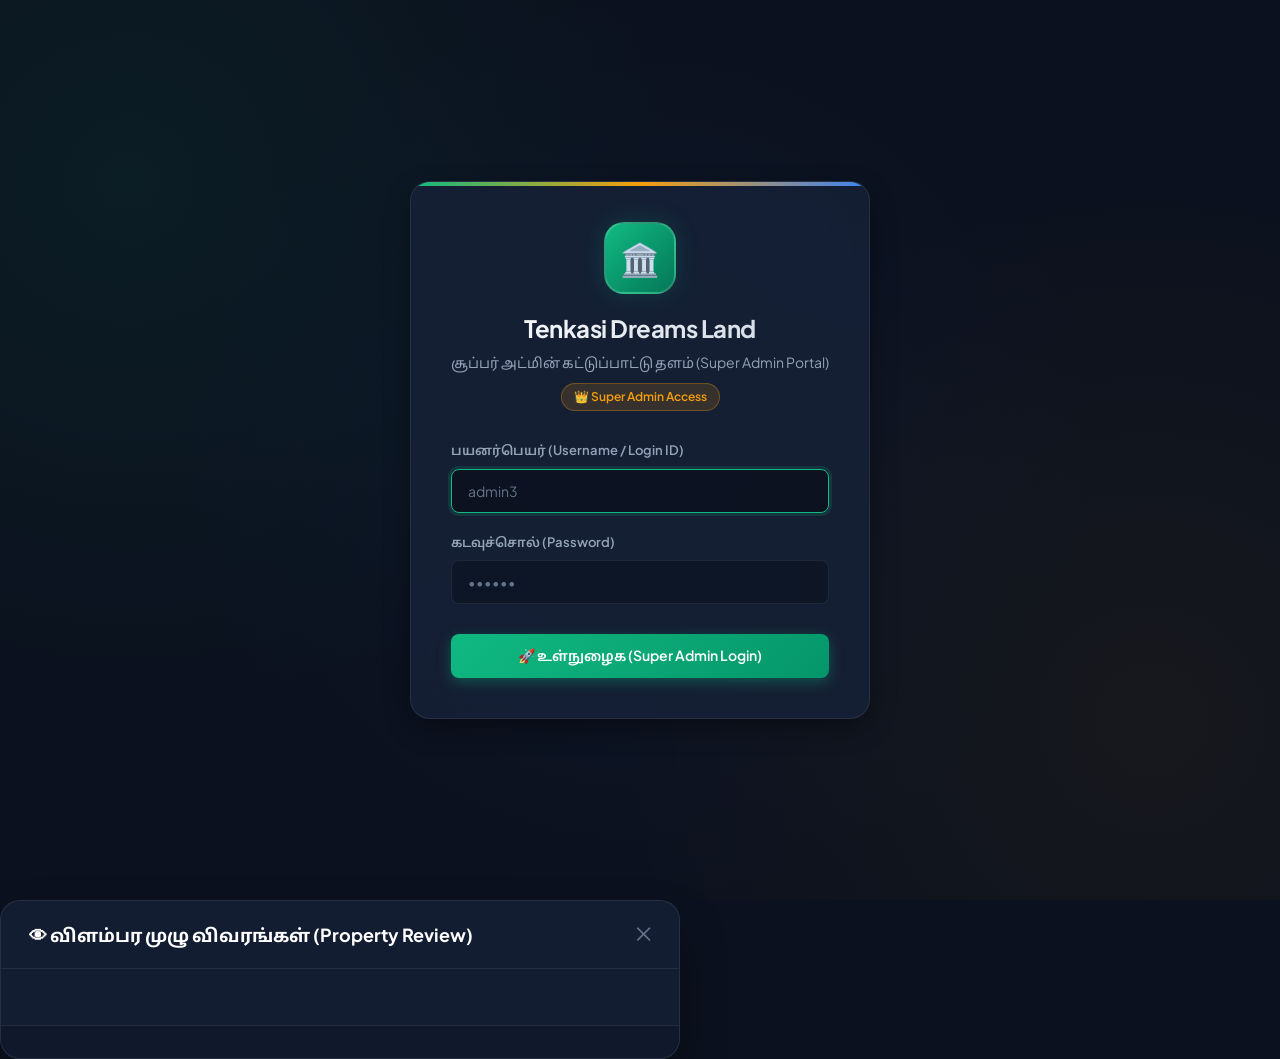
==== admin/index.html @ 8caa9917 "done" ====
<!DOCTYPE html>
<html lang="ta">
<head>
  <meta charset="UTF-8">
  <meta name="viewport" content="width=device-width, initial-scale=1.0">
  <title id="pageTitleDisplay">Tenkasi Dreams Land - Super Admin Portal | சூப்பர் அட்மின்</title>
  
  <!-- Fonts -->
  <link rel="preconnect" href="https://fonts.googleapis.com">
  <link rel="preconnect" href="https://fonts.gstatic.com" crossorigin>
  <link href="https://fonts.googleapis.com/css2?family=Noto+Sans+Tamil:wght@400;500;600;700;800&family=Plus+Jakarta+Sans:wght@400;500;600;700;800&display=swap" rel="stylesheet">
  
  <!-- Styles -->
  <link rel="stylesheet" href="css/admin.css">
</head>
<body>

  <!-- Toast Container -->
  <div id="toastContainer" class="toast-container"></div>

  <!-- ==================== 1. LOGIN SCREEN ==================== -->
  <div id="loginView" class="login-container">
    <div class="login-card">
      <div class="login-header">
        <div class="login-logo" id="loginLogoContainer">🏛️</div>
        <h1 class="login-title" id="loginTitleDisplay">Tenkasi Dreams Land</h1>
        <p class="login-subtitle" id="loginSubtitleDisplay">சூப்பர் அட்மின் கட்டுப்பாட்டு தளம் (Super Admin Portal)</p>
        <span class="badge-super-admin">👑 Super Admin Access</span>
      </div>

      <form id="loginForm">
        <div class="form-group">
          <label class="form-label" for="loginUsername">பயனர்பெயர் (Username / Login ID)</label>
          <input type="text" id="loginUsername" class="form-control" placeholder="admin3" required autofocus>
        </div>

        <div class="form-group">
          <label class="form-label" for="loginPassword">கடவுச்சொல் (Password)</label>
          <input type="password" id="loginPassword" class="form-control" placeholder="••••••" required>
        </div>

        <button type="submit" class="btn btn-primary btn-block" style="margin-top: 10px;">
          🚀 உள்நுழைக (Super Admin Login)
        </button>
      </form>
    </div>
  </div>

  <!-- ==================== 2. MAIN DASHBOARD VIEW ==================== -->
  <div id="dashboardView" class="app-container" style="display: none;">
    
    <!-- Sidebar -->
    <aside class="sidebar">
      <div class="brand-section">
        <div class="brand-icon" id="sidebarLogoContainer">🏛️</div>
        <div>
          <div class="brand-name" id="sidebarBrandName">Tenkasi Dreams</div>
          <div class="brand-tag" id="sidebarBrandTag">SUPER ADMIN PORTAL</div>
        </div>
      </div>

      <ul class="nav-menu">
        <li class="nav-item active">
          <a class="nav-link" data-tab="overview">
            <span class="icon">📊</span>
            <span>முகப்பு (Dashboard)</span>
          </a>
        </li>
        <li class="nav-item">
          <a class="nav-link" data-tab="properties">
            <span class="icon">🏡</span>
            <span>விளம்பரங்கள் (Properties)</span>
            <span class="badge badge-pending" id="sidebarPendingBadge" style="margin-left:auto; display:none; font-size:11px; padding:2px 7px;">0</span>
          </a>
        </li>
        <li class="nav-item">
          <a class="nav-link" data-tab="requirements">
            <span class="icon">📋</span>
            <span>மக்களின் தேவை (Buyer Board)</span>
          </a>
        </li>
        <li class="nav-item">
          <a class="nav-link" data-tab="payments">
            <span class="icon">💰</span>
            <span>வருவாய் & கட்டணங்கள் (Revenue)</span>
          </a>
        </li>
        <li class="nav-item">
          <a class="nav-link" data-tab="calculator">
            <span class="icon">📐</span>
            <span>நில அளவை மாற்றி (Calculator)</span>
          </a>
        </li>
        <li class="nav-item">
          <a class="nav-link" data-tab="app-config">
            <span class="icon">📱</span>
            <span>ஆப் அமைப்புகள் (App Config)</span>
          </a>
        </li>
        <li class="nav-item">
          <a class="nav-link" data-tab="user-activities">
            <span class="icon">👥</span>
            <span>பயனர்கள் செயல்பாடு (Activities)</span>
          </a>
        </li>
        <li class="nav-item">
          <a class="nav-link" data-tab="settings">
            <span class="icon">⚙️</span>
            <span>சுற்றுச்சூழல் & பிராண்டிங் (.ENV)</span>
          </a>
        </li>
      </ul>

      <div class="sidebar-footer">
        <div class="admin-user-card">
          <div class="admin-avatar">SA</div>
          <div class="admin-info">
            <div class="name" id="adminNameDisplay">Tenkasi Dreams Admin</div>
            <div class="role" id="adminRoleDisplay">Super Admin (admin3)</div>
          </div>
        </div>
        <button class="btn btn-secondary btn-block" onclick="handleLogout()" style="padding: 8px 12px; font-size: 12px;">
          🚪 வெளியேறு (Logout)
        </button>
      </div>
    </aside>

    <!-- Main Wrapper -->
    <div class="main-wrapper">
      
      <!-- Top Navbar -->
      <header class="top-navbar">
        <div class="page-title-box">
          <h1 id="topNavTitleDisplay">தென்காசி ரியல் எஸ்டேட் நிர்வாகம்</h1>
          <p id="topNavSubtitleDisplay">Tenkasi Dreams Land Real Estate Management System</p>
        </div>

        <div class="nav-actions">
          <!-- Real-Time Notification Bell & Dropdown -->
          <div class="notif-bell-wrapper" id="notifBellWrapper">
            <button class="btn-notif" id="notifBellBtn" onclick="toggleNotifDropdown()" title="Notifications / புதிய விளம்பர அறிவிப்புகள்">
              🔔
              <span class="notif-badge" id="notifBadgeCount" style="display: none;">0</span>
            </button>
            <div class="notif-dropdown" id="notifDropdown">
              <div class="notif-header">
                <h4>🔔 புதிய விளம்பர அறிவிப்புகள்</h4>
                <button class="notif-clear-btn" onclick="clearAllNotifications()">நீக்கு (Clear)</button>
              </div>
              <div class="notif-list" id="notifListContainer">
                <div style="padding: 24px 16px; text-align: center; color: var(--text-muted); font-size: 13px;">
                  அறிவிப்புகள் எதுவும் இல்லை (No notifications)
                </div>
              </div>
            </div>
          </div>

          <div class="status-pill-online">
            <span class="dot"></span>
            <span>API Active (.ENV / MySQL)</span>
          </div>
          <button class="btn btn-gold" onclick="openAddPropertyModal()">
            ➕ புதிய விளம்பரம் (Post Ad)
          </button>
        </div>
      </header>

      <!-- Content Body -->
      <main class="content-body">
        
        <!-- TAB 1: OVERVIEW & PROPERTIES -->
        <section id="tab-overview" class="tab-panel active">
          
          <!-- KPI Stats Grid -->
          <div class="stats-grid">
            <div class="stat-card">
              <div class="stat-info">
                <h3>மொத்த விளம்பரங்கள்</h3>
                <div class="stat-number" id="statTotalAds">0</div>
                <div class="stat-sub">Total Property Listings</div>
              </div>
              <div class="stat-icon-wrapper icon-emerald">🏡</div>
            </div>

            <div class="stat-card">
              <div class="stat-info">
                <h3>நேரலை விளம்பரங்கள்</h3>
                <div class="stat-number" id="statActiveAds">0</div>
                <div class="stat-sub">Active & Live Ads</div>
              </div>
              <div class="stat-icon-wrapper icon-gold">⚡</div>
            </div>

            <div class="stat-card">
              <div class="stat-info">
                <h3>சரிபார்ப்பில் உள்ளவை</h3>
                <div class="stat-number" id="statPendingAds">0</div>
                <div class="stat-sub">Pending Verification</div>
              </div>
              <div class="stat-icon-wrapper icon-blue">⏳</div>
            </div>

            <div class="stat-card">
              <div class="stat-info">
                <h3>மக்களின் தேவை</h3>
                <div class="stat-number" id="statRequirements">0</div>
                <div class="stat-sub">Buyer Requests Board</div>
              </div>
              <div class="stat-icon-wrapper icon-purple">📋</div>
            </div>

            <div class="stat-card">
              <div class="stat-info">
                <h3>பார்வைகள் (Total Views)</h3>
                <div class="stat-number" id="statViews">0</div>
                <div class="stat-sub">Total Ad Engagements</div>
              </div>
              <div class="stat-icon-wrapper icon-emerald">👁️</div>
            </div>

            <div class="stat-card">
              <div class="stat-info">
                <h3>மொத்த வசூல் (Revenue)</h3>
                <div class="stat-number" id="statRevenue">₹0</div>
                <div class="stat-sub">Paid Contact Unlocks</div>
              </div>
              <div class="stat-icon-wrapper icon-gold">💰</div>
            </div>

            <div class="stat-card">
              <div class="stat-info">
                <h3>கட்டண தொடர்புகள்</h3>
                <div class="stat-number" id="statPaidUnlocks">0</div>
                <div class="stat-sub">₹30 Contact Views</div>
              </div>
              <div class="stat-icon-wrapper icon-emerald">🔓</div>
            </div>
          </div>

          <!-- PENDING APPROVALS SECTION -->
          <div class="pending-approvals-box" id="pendingApprovalsSection" style="display: none;">
            <div class="pending-box-header">
              <div class="pending-box-title">
                <span>🔔 சரிபார்க்க வேண்டிய புதிய பயனர் விளம்பரங்கள் (Pending Ad Approvals)</span>
                <span class="pending-badge-count" id="pendingBoxBadgeCount">0 காத்திருப்பில்</span>
              </div>
              <div style="font-size: 12px; color: var(--text-muted);">
                பயனர்கள் சமர்ப்பித்த விளம்பரங்கள் • அப்ரூவல் செய்தவுடன் உடனடியாக தளத்தில் நேரலையாக தோன்றும்
              </div>
            </div>
            <div class="pending-cards-grid" id="pendingCardsContainer">
              <!-- Dynamic Pending Property Cards Injected Here -->
            </div>
          </div>

          <!-- Category Quick Selection Pills -->
          <div class="category-pills-row">
            <div class="cat-pill-card active" data-cat="all">
              <div class="cat-icon">🌟</div>
              <div class="cat-title">அனைத்தும்</div>
              <div class="cat-count">All Categories</div>
            </div>
            <div class="cat-pill-card" data-cat="house">
              <div class="cat-icon">🏡</div>
              <div class="cat-title">வீடு / வில்லா</div>
              <div class="cat-count"><span id="catCountHouse">0</span> Ads</div>
            </div>
            <div class="cat-pill-card" data-cat="land">
              <div class="cat-icon">📐</div>
              <div class="cat-title">மனை / நிலம்</div>
              <div class="cat-count"><span id="catCountLand">0</span> Ads</div>
            </div>
            <div class="cat-pill-card" data-cat="farmland">
              <div class="cat-icon">🌴</div>
              <div class="cat-title">தோட்டம்</div>
              <div class="cat-count"><span id="catCountFarmland">0</span> Ads</div>
            </div>
            <div class="cat-pill-card" data-cat="shop">
              <div class="cat-icon">🏪</div>
              <div class="cat-title">கடை / வணிகம்</div>
              <div class="cat-count"><span id="catCountShop">0</span> Ads</div>
            </div>
            <div class="cat-pill-card" data-cat="rental">
              <div class="cat-icon">🔑</div>
              <div class="cat-title">வாடகை / லீஸ்</div>
              <div class="cat-count"><span id="catCountRental">0</span> Ads</div>
            </div>
          </div>

          <!-- Properties Master Table Section -->
          <div class="section-card">
            <div class="section-header">
              <div class="section-title">
                <span>🏡 சொத்து விளம்பரங்கள் மேலாண்மை (Property Ads Master Table)</span>
              </div>

              <div class="table-controls">
                <div class="search-input-box">
                  <span class="search-icon">🔍</span>
                  <input type="text" id="tableSearchInput" class="form-control" placeholder="தேடுக (Title, City, Owner, ID)...">
                </div>

                <select id="tableCategoryFilter" class="select-filter">
                  <option value="all">அனைத்து பிரிவுகள் (All Categories)</option>
                  <option value="house">வீடு (House / Villa)</option>
                  <option value="land">மனை / நிலம் (Land / Plots)</option>
                  <option value="farmland">தோட்டம் (Farmland / Orchard)</option>
                  <option value="shop">கடை / வணிகம் (Shop / Commercial)</option>
                  <option value="apartment">அபார்ட்மெண்ட் (Apartment)</option>
                  <option value="rental">வாடகைக்கு (Rental / Lease)</option>
                </select>

                <select id="tableStatusFilter" class="select-filter">
                  <option value="all">அனைத்து நிலைகள் (All Status)</option>
                  <option value="active">Active (நேரலை)</option>
                  <option value="pending">Pending (காத்திருப்பு)</option>
                  <option value="sold">Sold (விற்பனையானது)</option>
                </select>

                <button class="btn btn-primary" onclick="openAddPropertyModal()">
                  ➕ விளம்பரம் சேர்
                </button>
              </div>
            </div>

            <!-- Table -->
            <div class="custom-table-responsive">
              <table class="custom-table">
                <thead>
                  <tr>
                    <th>விளம்பரம் (Property / Location)</th>
                    <th>பிரிவு (Category)</th>
                    <th>விலை & அளவு (Price & Size)</th>
                    <th>உரிமையாளர் / ஏஜென்ட்</th>
                    <th>சரிபார்ப்பு (Verification)</th>
                    <th>நிலை (Status)</th>
                    <th style="text-align: right;">செயல்கள் (Actions)</th>
                  </tr>
                </thead>
                <tbody id="propertiesTableBody">
                  <!-- Rendered via JS -->
                </tbody>
              </table>
            </div>
          </div>

        </section>

        <!-- TAB 2: BUYER REQUIREMENTS BOARD -->
        <section id="tab-requirements" class="tab-panel">
          <div class="section-card">
            <div class="section-header">
              <div>
                <h2 class="section-title">📋 மக்களின் தேவை பலகை (Buyer Requirements Board)</h2>
                <p style="font-size: 13px; color: var(--text-muted); margin-top: 4px;">
                  தென்காசி மற்றும் சுற்றுவட்டார வாடிக்கையாளர்களின் நேரடி சொத்து தேவைகள் மற்றும் தொடர்புகள்.
                </p>
              </div>
              <button class="btn btn-gold" onclick="openAddRequirementModal()">
                ➕ புதிய தேவை பதிவு (Add Requirement)
              </button>
            </div>

            <div id="requirementsGrid" class="requirements-grid">
              <!-- Rendered via JS -->
            </div>
          </div>
        </section>

        <!-- TAB 3: LAND UNIT CALCULATOR -->
        <section id="tab-calculator" class="tab-panel">
          <div class="calculator-box">
            <h2 style="font-size: 22px; font-weight: 800; color: #ffffff; text-align: center; margin-bottom: 8px;">
              📐 நில அளவை & விலை மாற்றி (Land Unit & Price Calculator)
            </h2>
            <p style="font-size: 13px; color: var(--text-secondary); text-align: center; margin-bottom: 24px;">
              சென்ட் (Cents), குழி (Kuzhi), ஏக்கர் (Acres), சதுர அடி (Sq.Ft) மற்றும் கிரவுண்ட் (Grounds) இடையிலான துல்லிய அளவீடு.
            </p>

            <div class="calc-input-row">
              <div class="form-group" style="margin-bottom:0;">
                <label class="form-label">நிலத்தின் அளவு (Land Value)</label>
                <input type="number" id="calcInputVal" class="form-control" value="10" placeholder="10">
              </div>
              <div class="form-group" style="margin-bottom:0;">
                <label class="form-label">அளவை அலகு (Unit)</label>
                <select id="calcInputUnit" class="form-control">
                  <option value="cent" selected>சென்ட் (Cents)</option>
                  <option value="kuzhi">குழி (Kuzhi - 144 Sq.Ft)</option>
                  <option value="sqft">சதுர அடி (Sq.Ft)</option>
                  <option value="acre">ஏக்கர் (Acres)</option>
                  <option value="ground">கிரவுண்ட் (Grounds - 2400 Sq.Ft)</option>
                  <option value="maa">மா (Maa - 100 Kuzhi)</option>
                </select>
              </div>
            </div>

            <!-- Rate Calculator -->
            <div class="calc-input-row">
              <div class="form-group" style="margin-bottom:0;">
                <label class="form-label">ஒரு அலகின் விலை மதிப்பு (Rate ₹)</label>
                <input type="number" id="calcRateVal" class="form-control" value="250000" placeholder="250000">
              </div>
              <div class="form-group" style="margin-bottom:0;">
                <label class="form-label">விலை அலகு (Rate Per)</label>
                <select id="calcRateUnit" class="form-control">
                  <option value="cent" selected>1 சென்ட் வீதம்</option>
                  <option value="kuzhi">1 குழி வீதம்</option>
                  <option value="sqft">1 சதுர அடி வீதம்</option>
                  <option value="acre">1 ஏக்கர் வீதம்</option>
                </select>
              </div>
            </div>

            <!-- Results Grid -->
            <div class="calc-results-grid">
              <div class="calc-result-card">
                <div class="unit-label">சென்ட் (Cents)</div>
                <div class="unit-val" id="resCent">0</div>
              </div>
              <div class="calc-result-card">
                <div class="unit-label">குழி (Kuzhi)</div>
                <div class="unit-val" id="resKuzhi">0</div>
              </div>
              <div class="calc-result-card">
                <div class="unit-label">சதுர அடி (Sq.Ft)</div>
                <div class="unit-val" id="resSqFt">0</div>
              </div>
              <div class="calc-result-card">
                <div class="unit-label">ஏக்கர் (Acres)</div>
                <div class="unit-val" id="resAcre">0</div>
              </div>
              <div class="calc-result-card">
                <div class="unit-label">கிரவுண்ட் (Grounds)</div>
                <div class="unit-val" id="resGround">0</div>
              </div>
              <div class="calc-result-card">
                <div class="unit-label">மா (Maa)</div>
                <div class="unit-val" id="resMaa">0</div>
              </div>
            </div>

            <!-- Total Estimated Price Card -->
            <div style="margin-top: 24px; padding: 20px; background: rgba(16, 185, 129, 0.1); border: 1px solid rgba(16, 185, 129, 0.3); border-radius: var(--radius-sm); text-align: center;">
              <div style="font-size: 13px; color: var(--text-secondary); margin-bottom: 4px;">மதிப்பிடப்பட்ட மொத்த சொத்து விலை (Total Estimated Value):</div>
              <div id="resTotalPrice" style="font-size: 28px; font-weight: 800; color: var(--accent-primary);">₹0</div>
            </div>
          </div>
        </section>

        <!-- TAB: REVENUE & PAYMENTS -->
        <section id="tab-payments" class="tab-panel">
          <div class="section-card">
            <div class="section-header">
              <div>
                <h2 class="section-title">💰 வருவாய் & கட்டண பரிவர்த்தனைகள் (Revenue & Payments)</h2>
                <p style="font-size: 13px; color: var(--text-muted); margin-top: 4px;">
                  வாடிக்கையாளர்கள் ₹30 செலுத்தி தொடர்பு எண்களை திறந்த நேரடி பரிவர்த்தனைகள்
                </p>
              </div>
              <button class="btn btn-secondary" onclick="loadPaymentsData()">
                🔄 புதுப்பி (Refresh)
              </button>
            </div>

            <div class="stats-grid" style="margin-bottom: 24px;">
              <div class="stat-card">
                <div class="stat-info">
                  <h3>மொத்த வசூல் (Total Revenue)</h3>
                  <div class="stat-number" id="paySummaryTotal">₹0</div>
                  <div class="stat-sub">Razorpay UPI & Cards Total</div>
                </div>
                <div class="stat-icon-wrapper icon-gold">💰</div>
              </div>

              <div class="stat-card">
                <div class="stat-info">
                  <h3>கட்டண தொடர்புகள்</h3>
                  <div class="stat-number" id="paySummaryPaidCount">0</div>
                  <div class="stat-sub">Paid Unlocks (₹30 each)</div>
                </div>
                <div class="stat-icon-wrapper icon-emerald">🔓</div>
              </div>

              <div class="stat-card">
                <div class="stat-info">
                  <h3>இலவச பார்வைகள்</h3>
                  <div class="stat-number" id="paySummaryFreeCount">0</div>
                  <div class="stat-sub">Free Contact Views (3 Quota)</div>
                </div>
                <div class="stat-icon-wrapper icon-blue">🎁</div>
              </div>

              <div class="stat-card">
                <div class="stat-info">
                  <h3>ஒரு தொடர்பு கட்டணம்</h3>
                  <div class="stat-number" id="paySummaryPrice">₹30</div>
                  <div class="stat-sub">Price per Contact Unlock</div>
                </div>
                <div class="stat-icon-wrapper icon-purple">⚡</div>
              </div>
            </div>

            <!-- PRICING & OFFER CONTROL CENTER -->
            <div style="background: linear-gradient(135deg, rgba(23, 34, 56, 0.95), rgba(15, 23, 42, 0.95)); border: 1.5px solid rgba(245, 158, 11, 0.35); border-radius: var(--radius-md); padding: 22px; margin-bottom: 24px; box-shadow: 0 10px 25px rgba(0,0,0,0.4);">
              <div style="display: flex; justify-content: space-between; align-items: center; margin-bottom: 18px; flex-wrap: wrap; gap: 10px;">
                <div>
                  <div style="font-size: 16px; font-weight: 800; color: #fbbf24; display: flex; align-items: center; gap: 8px;">
                    ⚙️ கட்டணங்கள், இலவச வரம்பு & ஆஃபர் மேலாண்மை (Pricing & Offer Controls)
                  </div>
                  <div style="font-size: 12.5px; color: var(--text-muted); margin-top: 3px;">
                    சூப்பர் அட்மின் நினைத்தால் எந்த நேரத்திலும் இலவச வரம்பு, கட்டண தொகை (₹30 அல்லது ₹10) மற்றும் தள்ளுபடி ஆஃபர்களை மாற்றிக்கொள்ளலாம்.
                  </div>
                </div>
                <button class="btn btn-emerald" style="font-weight: 800; padding: 9px 18px;" onclick="savePricingOfferSettings()">
                  💾 அமைப்புகளை சேமி (Save Pricing & Offers)
                </button>
              </div>

              <div class="form-grid-3" style="margin-bottom: 16px;">
                <div class="form-group">
                  <label class="form-label" style="color: #6ee7b7;">🎁 ஆரம்ப இலவச தொடர்புகள் வரம்பு</label>
                  <input type="number" id="pricing_FREE_CONTACT_LIMIT" class="form-control" placeholder="3" min="0" max="50" value="3">
                  <small style="color: var(--text-muted); font-size: 11px;">புதிய பயனர் லாகின் செய்ததும் பார்க்கும் இலவச எண்கள் (Default: 3)</small>
                </div>

                <div class="form-group">
                  <label class="form-label" style="color: #fbbf24;">🏷️ வழக்கமான கட்டணம் (₹ Standard Price)</label>
                  <input type="number" id="pricing_CONTACT_UNLOCK_PRICE" class="form-control" placeholder="30" min="1" value="30">
                  <small style="color: var(--text-muted); font-size: 11px;">இலவச வரம்பு முடிந்த பின் ஒரு திறப்பிற்கான கட்டணம் (Default: ₹30)</small>
                </div>

                <div class="form-group">
                  <label class="form-label" style="color: #93c5fd;">🔢 கட்டணத்திற்கு திறக்கப்படும் எண்கள்</label>
                  <input type="number" id="pricing_UNLOCK_CONTACTS_COUNT" class="form-control" placeholder="1" min="1" value="1">
                  <small style="color: var(--text-muted); font-size: 11px;">கட்டணம் செலுத்தினால் எத்தனை தொடர்பு எண்கள் திறக்க வேண்டும்</small>
                </div>
              </div>

              <!-- Offer Controls Box -->
              <div style="background: rgba(245, 158, 11, 0.07); border: 1px dashed rgba(245, 158, 11, 0.4); border-radius: var(--radius-sm); padding: 16px; margin-bottom: 16px;">
                <div style="display: flex; align-items: center; justify-content: space-between; margin-bottom: 14px; flex-wrap: wrap; gap: 8px;">
                  <label style="display: flex; align-items: center; gap: 8px; font-weight: 700; color: #fbbf24; cursor: pointer;">
                    <input type="checkbox" id="pricing_OFFER_ACTIVE" style="width: 18px; height: 18px; accent-color: #f59e0b;" onchange="updateOfferBadgeStatus(this.checked)">
                    <span>⚡ சிறப்பு தள்ளுபடி ஆஃபர் இயக்கவும் (Enable Promotional Offer)</span>
                  </label>
                  <span class="badge" id="pricingOfferStatusBadge" style="background: rgba(148, 163, 184, 0.15); color: #94a3b8;">ஆஃபர் முடக்கத்தில் உள்ளது</span>
                </div>

                <div class="form-grid-3">
                  <div class="form-group">
                    <label class="form-label">🏷️ ஆஃபர் விலை (Special Offer ₹)</label>
                    <input type="number" id="pricing_OFFER_UNLOCK_PRICE" class="form-control" placeholder="10" min="1" value="10">
                    <small style="color: var(--text-muted); font-size: 11px;">உதா: ₹10 மட்டும் (தள்ளுபடி விலை)</small>
                  </div>

                  <div class="form-group">
                    <label class="form-label">🔢 ஆஃபரில் திறக்கப்படும் தொடர்புகள்</label>
                    <input type="number" id="pricing_OFFER_CONTACTS_COUNT" class="form-control" placeholder="1" min="1" value="1">
                    <small style="color: var(--text-muted); font-size: 11px;">ஆஃபரில் எத்தனை எண்கள் திறக்கப்படும் (உதா: 1 அல்லது 3)</small>
                  </div>

                  <div class="form-group">
                    <label class="form-label">📢 ஆஃபர் பேனர் வாசகம் (Banner Text)</label>
                    <input type="text" id="pricing_OFFER_BANNER_TEXT" class="form-control" placeholder="சிறப்பு சலுகை: வெறும் ₹10 செலுத்தி உரிமையாளர் எண்ணை உடனே பெறலாம்!" value="சிறப்பு சலுகை: வெறும் ₹10 செலுத்தி உரிமையாளர் எண்ணை உடனே பெறலாம்!">
                    <small style="color: var(--text-muted); font-size: 11px;">வாடிக்கையாளர்களுக்கு காட்டப்படும் அறிவிப்பு</small>
                  </div>
                </div>
              </div>

              <!-- Quick Presets -->
              <div style="display: flex; align-items: center; gap: 8px; flex-wrap: wrap;">
                <span style="font-size: 12px; font-weight: 700; color: var(--text-muted);">⚡ விரைவு அமைப்புகள் (Presets):</span>
                <button type="button" class="btn btn-secondary" style="padding: 4px 10px; font-size: 11px;" onclick="applyPricingPreset(3, 30, 1, false, 10, 1, 'சிறப்பு சலுகை: வெறும் ₹10 செலுத்தி உரிமையாளர் எண்ணை உடனே பெறலாம்!')">
                  ⭐ இயல்பு: 3 இலவசம் + ₹30 கட்டணம்
                </button>
                <button type="button" class="btn btn-gold" style="padding: 4px 10px; font-size: 11px;" onclick="applyPricingPreset(3, 30, 1, true, 10, 1, '🎉 சிறப்பு ஆஃபர்: வெறும் ₹10 செலுத்தி உரிமையாளர் எண்ணை உடனே அறியலாம்!')">
                  🔥 சூப்பர் ஆஃபர்: 3 இலவசம் + ₹10 ஆஃபர்
                </button>
                <button type="button" class="btn btn-secondary" style="padding: 4px 10px; font-size: 11px;" onclick="applyPricingPreset(5, 20, 1, false, 10, 1, 'சிறப்பு சலுகை!')">
                  🎁 5 இலவசம் + ₹20 கட்டணம்
                </button>
                <button type="button" class="btn btn-secondary" style="padding: 4px 10px; font-size: 11px;" onclick="applyPricingPreset(0, 10, 1, true, 10, 1, 'நேரடி கட்டணம்: ₹10 மட்டும்')">
                  ⚡ 0 இலவசம் + நேரடி ₹10 கட்டணம்
                </button>
              </div>
            </div>

            <div class="table-container">
              <table class="data-table">
                <thead>
                  <tr>
                    <th>பரிவர்த்தனை ID</th>
                    <th>தேதி & நேரம்</th>
                    <th>சொத்தின் தலைப்பு</th>
                    <th>வாடிக்கையாளர்</th>
                    <th>கட்டண முறை</th>
                    <th>தொகை</th>
                    <th>நிலை</th>
                  </tr>
                </thead>
                <tbody id="paymentsTableBody">
                  <tr><td colspan="7" style="text-align:center; padding:30px; color:var(--text-muted);">ஏற்றப்படுகிறது...</td></tr>
                </tbody>
              </table>
            </div>
          </div>
        </section>

        <!-- TAB 4: ENVIRONMENT & WHITE-LABEL CONFIGURATION -->
        <section id="tab-settings" class="tab-panel">
          <div class="section-card">
            <div class="section-header">
              <div>
                <h2 class="section-title">⚙️ ஒயிட் லேபில் & சுற்றுச்சூழல் அமைப்புகள் (White-Label & .ENV Settings)</h2>
                <p style="font-size: 13px; color: var(--text-muted); margin-top: 4px;">
                  லோகோ, பிராண்ட் பெயர், தொடர்பு எண்கள், தீம் வண்ணங்கள் மற்றும் MySQL டேட்டாபேஸ் அமைப்புகளை இங்கிருந்தே மாற்றலாம்.
                </p>
              </div>
              <div style="display:flex; gap:10px;">
                <button class="btn btn-secondary" onclick="resetEnvConfig()">🔄 Reset Defaults</button>
                <button class="btn btn-primary" onclick="saveEnvForm()">💾 சேமிக்க (Save Settings)</button>
              </div>
            </div>

            <!-- Sub Navigation Tabs for Form vs Raw -->
            <div style="display:flex; gap:12px; margin-bottom: 24px;">
              <button id="btnEnvTabForm" class="btn btn-primary" style="padding:8px 16px; font-size:13px;" onclick="toggleEnvEditorView('form')">🎛️ ஒயிட் லேபில் & அமைப்புகள் படிவம்</button>
              <button id="btnEnvTabRaw" class="btn btn-secondary" style="padding:8px 16px; font-size:13px;" onclick="toggleEnvEditorView('raw')">📝 நேரடி .env எடிட்டர் (Raw .env)</button>
            </div>

            <!-- Form View Section -->
            <div id="envFormSection">
              
              <!-- Card 1: White-Label Branding & Identity -->
              <div style="background: rgba(11, 17, 30, 0.5); border: 1px solid var(--border-glass); border-radius: var(--radius-md); padding: 22px; margin-bottom: 20px;">
                <div style="font-size:16px; font-weight:700; color:var(--accent-gold); margin-bottom:16px; display:flex; align-items:center; gap:8px;">
                  🏷️ பிராண்டிங் & லோகோ மேலாண்மை (Brand Identity & Logo Customization)
                </div>

                <div class="form-grid-3">
                  <div class="form-group">
                    <label class="form-label">செயலி / இணையதள பெயர் (App & Brand Name) *</label>
                    <input type="text" id="env_APP_NAME" class="form-control" placeholder="Tenkasi Dreams Land" required>
                  </div>
                  <div class="form-group">
                    <label class="form-label">டேக்லைன் / முழக்கம் (Slogan / Tagline)</label>
                    <input type="text" id="env_APP_TAGLINE" class="form-control" placeholder="தென்காசி கனவுகள் - ரியல் எஸ்டேட்">
                  </div>
                  <div class="form-group">
                    <label class="form-label">லோகோ ஐகான் / Emoji (Logo Symbol)</label>
                    <input type="text" id="env_APP_LOGO_EMOJI" class="form-control" placeholder="🏛️">
                  </div>
                </div>

                <div class="form-grid-2">
                  <div class="form-group">
                    <label class="form-label">லோகோ பட முகவரி (Logo Image URL)</label>
                    <input type="text" id="env_APP_LOGO_URL" class="form-control" placeholder="https://domain.com/logo.png அல்லது பதிவேற்றவும்">
                  </div>
                  <div class="form-group">
                    <label class="form-label">புதிய லோகோ படம் Upload செய்ய (Logo Upload)</label>
                    <input type="file" id="uploadLogoFile" class="form-control" accept="image/*" onchange="handleBrandImageUpload(this, 'logo')">
                  </div>
                </div>

                <div class="form-grid-2">
                  <div class="form-group">
                    <label class="form-label">Hero Banner Image URL (முகப்பு பேனர்)</label>
                    <input type="text" id="env_HERO_BANNER_URL" class="form-control" placeholder="https://domain.com/banner.jpg">
                  </div>
                  <div class="form-group">
                    <label class="form-label">புதிய Banner படம் Upload செய்ய</label>
                    <input type="file" id="uploadBannerFile" class="form-control" accept="image/*" onchange="handleBrandImageUpload(this, 'banner')">
                  </div>
                </div>

                <div class="form-grid-3">
                  <div class="form-group">
                    <label class="form-label">முதன்மை வண்ணம் (Primary Color)</label>
                    <div style="display:flex; gap:8px;">
                      <input type="color" id="env_PRIMARY_COLOR_PICKER" value="#10b981" style="width:44px; height:42px; border:none; border-radius:6px; cursor:pointer;" onchange="document.getElementById('env_PRIMARY_COLOR').value = this.value">
                      <input type="text" id="env_PRIMARY_COLOR" class="form-control" value="#10B981" onchange="document.getElementById('env_PRIMARY_COLOR_PICKER').value = this.value">
                    </div>
                  </div>
                  <div class="form-group">
                    <label class="form-label">துணை வண்ணம் (Accent Gold)</label>
                    <div style="display:flex; gap:8px;">
                      <input type="color" id="env_ACCENT_COLOR_PICKER" value="#f59e0b" style="width:44px; height:42px; border:none; border-radius:6px; cursor:pointer;" onchange="document.getElementById('env_ACCENT_COLOR').value = this.value">
                      <input type="text" id="env_ACCENT_COLOR" class="form-control" value="#F59E0B" onchange="document.getElementById('env_ACCENT_COLOR_PICKER').value = this.value">
                    </div>
                  </div>
                  <div class="form-group">
                    <label class="form-label">நிறுவனத்தின் பெயர் (Company Name)</label>
                    <input type="text" id="env_COMPANY_NAME" class="form-control" placeholder="Tenkasi Dreams Real Estate Group">
                  </div>
                </div>

                <div class="form-group">
                  <label class="form-label">அடிக்குறிப்பு காப்புரிமை வாசகம் (Footer Copyright)</label>
                  <input type="text" id="env_FOOTER_COPYRIGHT" class="form-control" placeholder="© 2026 Tenkasi Dreams Land. All Rights Reserved.">
                </div>
              </div>

              <!-- Card 2: Contact & Social Media Information -->
              <div style="background: rgba(11, 17, 30, 0.5); border: 1px solid var(--border-glass); border-radius: var(--radius-md); padding: 22px; margin-bottom: 20px;">
                <div style="font-size:16px; font-weight:700; color:var(--accent-primary); margin-bottom:16px; display:flex; align-items:center; gap:8px;">
                  📞 தொடர்பு & சமூக வலைதளங்கள் (Contact & Social Details)
                </div>

                <div class="form-grid-3">
                  <div class="form-group">
                    <label class="form-label">அட்மின் / உரிமையாளர் பெயர்</label>
                    <input type="text" id="env_ADMIN_NAME" class="form-control" placeholder="Murugan Nagarajan">
                  </div>
                  <div class="form-group">
                    <label class="form-label">அழைப்பு எண் (Admin Contact Phone) *</label>
                    <input type="text" id="env_ADMIN_PHONE" class="form-control" placeholder="+91 98941 74944" required>
                  </div>
                  <div class="form-group">
                    <label class="form-label">அதிகாரப்பூர்வ WhatsApp எண் *</label>
                    <input type="text" id="env_WHATSAPP_NUMBER" class="form-control" placeholder="+91 98941 74944" required>
                  </div>
                </div>

                <div class="form-grid-3">
                  <div class="form-group">
                    <label class="form-label">அதிகாரப்பூர்வ Support Email</label>
                    <input type="email" id="env_ADMIN_EMAIL" class="form-control" placeholder="tenkasidreams@gmail.com">
                  </div>
                  <div class="form-group">
                    <label class="form-label">நகரம் / மாவட்டம் (Default City)</label>
                    <input type="text" id="env_DEFAULT_CITY" class="form-control" placeholder="Tenkasi">
                  </div>
                  <div class="form-group">
                    <label class="form-label">நாணயக் குறியீடு (Currency Symbol)</label>
                    <input type="text" id="env_CURRENCY_SYMBOL" class="form-control" placeholder="₹">
                  </div>
                </div>

                <div class="form-group">
                  <label class="form-label">முழு அலுவலக முகவரி (Full Office Address)</label>
                  <input type="text" id="env_OFFICE_ADDRESS" class="form-control" placeholder="Main Road, Courtallam Junction, Tenkasi - 627811">
                </div>

                <div class="form-grid-3">
                  <div class="form-group">
                    <label class="form-label">Facebook Link</label>
                    <input type="text" id="env_SOCIAL_FACEBOOK" class="form-control" placeholder="https://facebook.com/yourpage">
                  </div>
                  <div class="form-group">
                    <label class="form-label">YouTube Link</label>
                    <input type="text" id="env_SOCIAL_YOUTUBE" class="form-control" placeholder="https://youtube.com/@yourchannel">
                  </div>
                  <div class="form-group">
                    <label class="form-label">Telegram Link</label>
                    <input type="text" id="env_SOCIAL_TELEGRAM" class="form-control" placeholder="https://t.me/yourgroup">
                  </div>
                </div>
              </div>

              <!-- Card: Monetization & Razorpay Gateway Settings -->
              <div style="background: rgba(11, 17, 30, 0.5); border: 1px solid var(--border-glass); border-radius: var(--radius-md); padding: 22px; margin-bottom: 20px;">
                <div style="font-size:16px; font-weight:700; color:var(--accent-gold); display:flex; align-items:center; gap:8px; margin-bottom:16px;">
                  💳 Razorpay Payment Gateway & தொடர்பு கட்டண அமைப்புகள்
                </div>

                <div class="form-grid-3">
                  <div class="form-group">
                    <label class="form-label">Razorpay Account ID (Merchant ID)</label>
                    <input type="text" id="env_RAZORPAY_ACCOUNT_ID" class="form-control" placeholder="acc_Tdw7B4Z0zFh95x">
                  </div>
                  <div class="form-group">
                    <label class="form-label">Razorpay Key ID (Client Key) *</label>
                    <input type="text" id="env_RAZORPAY_KEY_ID" class="form-control" placeholder="acc_Tdw7B4Z0zFh95x">
                  </div>
                  <div class="form-group">
                    <label class="form-label">Razorpay Key Secret</label>
                    <input type="password" id="env_RAZORPAY_KEY_SECRET" class="form-control" placeholder="••••••••••••">
                  </div>
                </div>

                <div class="form-grid-2">
                  <div class="form-group">
                    <label class="form-label">தொடர்பு பார்க்கும் கட்டணம் (Unlock Price in ₹) *</label>
                    <input type="number" id="env_CONTACT_UNLOCK_PRICE" class="form-control" placeholder="30" value="30">
                  </div>
                  <div class="form-group">
                    <label class="form-label">புதிய பயனருக்கு இலவச தொடர்புகள் (Free Quota) *</label>
                    <input type="number" id="env_FREE_CONTACT_LIMIT" class="form-control" placeholder="3" value="3">
                  </div>
                </div>
              </div>

              <!-- Card 3: Database Settings -->
              <div style="background: rgba(11, 17, 30, 0.5); border: 1px solid var(--border-glass); border-radius: var(--radius-md); padding: 22px; margin-bottom: 20px;">
                <div style="display:flex; align-items:center; justify-content:space-between; margin-bottom:16px;">
                  <div style="font-size:16px; font-weight:700; color:var(--accent-blue); display:flex; align-items:center; gap:8px;">
                    🗄️ MySQL Database Connection (டேட்டாபேஸ் இணைப்பு)
                  </div>
                  <button type="button" class="btn btn-secondary" style="padding:6px 14px; font-size:12px;" onclick="testDatabaseConnection()">
                    🔌 Test Connection
                  </button>
                </div>

                <div id="dbConnectionStatusBox" style="display:none; padding:12px; border-radius:var(--radius-sm); margin-bottom:16px; font-size:13px;"></div>

                <div class="form-grid-3">
                  <div class="form-group">
                    <label class="form-label">DB Host (ஹோஸ்ட்)</label>
                    <input type="text" id="env_DB_HOST" class="form-control" placeholder="localhost">
                  </div>
                  <div class="form-group">
                    <label class="form-label">DB Port (போர்ட்)</label>
                    <input type="text" id="env_DB_PORT" class="form-control" placeholder="3306">
                  </div>
                  <div class="form-group">
                    <label class="form-label">DB Name (டேட்டாபேஸ் பெயர்)</label>
                    <input type="text" id="env_DB_NAME" class="form-control" placeholder="tenkasi_dreams">
                  </div>
                </div>

                <div class="form-grid-3">
                  <div class="form-group">
                    <label class="form-label">DB Username (பயனர்)</label>
                    <input type="text" id="env_DB_USER" class="form-control" placeholder="root">
                  </div>
                  <div class="form-group">
                    <label class="form-label">DB Password (கடவுச்சொல்)</label>
                    <input type="password" id="env_DB_PASS" class="form-control" placeholder="••••••">
                  </div>
                  <div class="form-group">
                    <label class="form-label">Storage Mode (சேமிப்பு முறை)</label>
                    <select id="env_STORAGE_MODE" class="form-control">
                      <option value="auto">Auto (MySQL first, JSON fallback)</option>
                      <option value="mysql">Force MySQL only</option>
                      <option value="json">JSON Flat File storage only</option>
                    </select>
                  </div>
                </div>
              </div>

              <!-- Card 4: Super Admin Authentication Settings -->
              <div style="background: rgba(11, 17, 30, 0.5); border: 1px solid var(--border-glass); border-radius: var(--radius-md); padding: 22px; margin-bottom: 20px;">
                <div style="font-size:16px; font-weight:700; color:var(--accent-gold); margin-bottom:16px; display:flex; align-items:center; gap:8px;">
                  👑 Super Admin Authentication (சூப்பர் அட்மின் கணக்கு)
                </div>

                <div class="form-grid-3">
                  <div class="form-group">
                    <label class="form-label">Super Admin Username *</label>
                    <input type="text" id="env_SUPER_ADMIN_USER" class="form-control" value="admin3" required>
                  </div>
                  <div class="form-group">
                    <label class="form-label">Super Admin Password *</label>
                    <input type="text" id="env_SUPER_ADMIN_PASS" class="form-control" value="000003" required>
                  </div>
                  <div class="form-group">
                    <label class="form-label">Session Lifetime (Hours)</label>
                    <input type="number" id="env_SESSION_LIFETIME_HOURS" class="form-control" value="24">
                  </div>
                </div>
              </div>

            </div>

            <!-- Raw Editor Section -->
            <div id="envRawSection" style="display:none;">
              <div class="form-group">
                <label class="form-label">.env கோப்பு நேரடி உள்ளடக்கம் (Direct .env Editor)</label>
                <textarea id="rawEnvTextarea" class="form-control" style="font-family: monospace; font-size: 13px; line-height: 1.6; height: 420px; background: #080c14; color: #a7f3d0; border-color: rgba(16, 185, 129, 0.3);"></textarea>
              </div>
              <button class="btn btn-primary" onclick="saveRawEnvFile()">💾 Save Raw .env File</button>
            </div>

          </div>
        </section>

        <!-- TAB 5: APP CONFIGURATION & LOGIN MODE CONTROLS -->
        <section id="tab-app-config" class="tab-panel">
          <div class="section-card">
            <div class="section-header">
              <div>
                <h2 class="section-title">📱 செயலி அமைப்புகள் & லாகின் கட்டுப்பாடு (App Configuration)</h2>
                <p style="font-size: 13px; color: var(--text-muted); margin-top: 4px;">
                  மொபைல் செயலி மற்றும் இணையதளத்தில் Google Sign-In அல்லது செல்போன் OTP என உள்நுழைவு முறையையும், தொடர்பு கட்டணங்களையும் இங்கிருந்து நிர்வகிக்கலாம்.
                </p>
              </div>
              <button class="btn btn-emerald" style="font-weight: 800; padding: 10px 20px;" onclick="saveAppConfigSettings()">
                💾 அமைப்புகளை சேமி (Save App Config)
              </button>
            </div>

            <!-- Card 1: User Login Authentication Mode Controls -->
            <div style="background: linear-gradient(135deg, rgba(15, 23, 42, 0.95), rgba(30, 41, 59, 0.95)); border: 1.5px solid rgba(16, 185, 129, 0.4); border-radius: var(--radius-md); padding: 24px; margin-bottom: 24px; box-shadow: 0 10px 25px rgba(0,0,0,0.3);">
              <div style="font-size: 17px; font-weight: 800; color: #6ee7b7; display: flex; align-items: center; gap: 10px; margin-bottom: 6px;">
                🔐 பயனர் உள்நுழைவு முறை கட்டுப்பாடு (User Login Authentication Mode)
              </div>
              <p style="font-size: 13px; color: var(--text-muted); margin-bottom: 20px;">
                வாடிக்கையாளர் ஆப்பை திறக்கும்போது எந்த முறையில் லாகின் செய்ய வேண்டும் என்பதை தேர்வு செய்யுங்கள்:
              </p>

              <!-- 3 Interactive Mode Option Cards -->
              <div style="display: grid; grid-template-columns: repeat(auto-fit, minmax(280px, 1fr)); gap: 16px; margin-bottom: 20px;">
                <!-- Option 1: Google Sign-In Only (Default) -->
                <div class="app-mode-card" id="modeCardGoogle" onclick="selectLoginModePreset('google')" style="background: rgba(16, 185, 129, 0.1); border: 2px solid #10b981; border-radius: 12px; padding: 18px; cursor: pointer; transition: all 0.2s ease;">
                  <div style="display: flex; align-items: center; justify-content: space-between; margin-bottom: 8px;">
                    <div style="font-size: 15px; font-weight: 800; color: #6ee7b7; display: flex; align-items: center; gap: 8px;">
                      <span>🌐</span> Google Sign-In மட்டும் (Google Only)
                    </div>
                    <span class="badge" id="badgeModeGoogle" style="background: #10b981; color: #fff; font-size: 11px; font-weight: 800;">பரிந்துரைக்கப்பட்டது</span>
                  </div>
                  <div style="font-size: 12.5px; color: #cbd5e1; line-height: 1.4;">
                    பயனர்கள் Gmail மூலம் 1-கிளிக்கில் உடனடியாக பாதுகாப்பாக உள்நுழைவர். செல்போன் OTP தேவையில்லை. எளிமையான அனுபவம்.
                  </div>
                </div>

                <!-- Option 2: Phone OTP Only -->
                <div class="app-mode-card" id="modeCardPhone" onclick="selectLoginModePreset('phone')" style="background: rgba(15, 23, 42, 0.6); border: 1.5px solid rgba(148, 163, 184, 0.3); border-radius: 12px; padding: 18px; cursor: pointer; transition: all 0.2s ease;">
                  <div style="display: flex; align-items: center; justify-content: space-between; margin-bottom: 8px;">
                    <div style="font-size: 15px; font-weight: 800; color: #94a3b8; display: flex; align-items: center; gap: 8px;">
                      <span>📱</span> மொபைல் எண் OTP மட்டும் (Phone OTP)
                    </div>
                    <span class="badge" id="badgeModePhone" style="display: none; background: #3b82f6; color: #fff; font-size: 11px;">இயக்கத்தில் உள்ளது</span>
                  </div>
                  <div style="font-size: 12.5px; color: var(--text-muted); line-height: 1.4;">
                    பயனர்கள் தங்களது 10 இலக்க செல்போன் எண் மற்றும் OTP உள்ளிட்டு உள்நுழைவர்.
                  </div>
                </div>

                <!-- Option 3: Both Google & Phone OTP -->
                <div class="app-mode-card" id="modeCardBoth" onclick="selectLoginModePreset('both')" style="background: rgba(15, 23, 42, 0.6); border: 1.5px solid rgba(148, 163, 184, 0.3); border-radius: 12px; padding: 18px; cursor: pointer; transition: all 0.2s ease;">
                  <div style="display: flex; align-items: center; justify-content: space-between; margin-bottom: 8px;">
                    <div style="font-size: 15px; font-weight: 800; color: #94a3b8; display: flex; align-items: center; gap: 8px;">
                      <span>⚡</span> Google & மொபைல் இரண்டும் (Both)
                    </div>
                    <span class="badge" id="badgeModeBoth" style="display: none; background: #8b5cf6; color: #fff; font-size: 11px;">இயக்கத்தில் உள்ளது</span>
                  </div>
                  <div style="font-size: 12.5px; color: var(--text-muted); line-height: 1.4;">
                    பயனர்கள் தங்களுக்கு விருப்பமான Google அல்லது Phone OTP இரண்டில் ஏதேனும் ஒன்றை தேர்வு செய்யலாம்.
                  </div>
                </div>
              </div>

              <!-- Hidden input holding current mode -->
              <input type="hidden" id="app_LOGIN_METHOD" value="google">

              <!-- Checkbox Toggles -->
              <div style="background: rgba(11, 17, 30, 0.6); border: 1px solid rgba(255,255,255,0.08); border-radius: 10px; padding: 16px; display: flex; gap: 24px; flex-wrap: wrap;">
                <label style="display: flex; align-items: center; gap: 10px; font-size: 13.5px; font-weight: 700; color: #e2e8f0; cursor: pointer;">
                  <input type="checkbox" id="app_GOOGLE_SIGN_IN_ENABLED" checked style="width: 18px; height: 18px; accent-color: #10b981;" onchange="syncLoginCheckboxes()">
                  <span>🌐 Google Sign-In உள்நுழைவு அனுமதி (Enable Google Sign-In)</span>
                </label>
                <label style="display: flex; align-items: center; gap: 10px; font-size: 13.5px; font-weight: 700; color: #e2e8f0; cursor: pointer;">
                  <input type="checkbox" id="app_PHONE_OTP_ENABLED" style="width: 18px; height: 18px; accent-color: #10b981;" onchange="syncLoginCheckboxes()">
                  <span>📱 செல்போன் OTP உள்நுழைவு அனுமதி (Enable Phone OTP)</span>
                </label>
              </div>
            </div>

            <!-- Card 2: Contact Unlock Limits & Pricing -->
            <div style="background: rgba(11, 17, 30, 0.5); border: 1px solid var(--border-glass); border-radius: var(--radius-md); padding: 22px; margin-bottom: 20px;">
              <div style="font-size: 16px; font-weight: 700; color: var(--accent-gold); margin-bottom: 16px; display: flex; align-items: center; gap: 8px;">
                💰 தொடர்பு பார்க்கும் கட்டணம் & இலவச வரம்புகள் (Unlock Paywall Controls)
              </div>
              <div class="form-grid-3">
                <div class="form-group">
                  <label class="form-label">🎁 இலவச தொடர்புகள் வரம்பு (Free Contacts)</label>
                  <input type="number" id="app_FREE_CONTACT_LIMIT" class="form-control" value="3" min="0" max="50">
                  <small style="color: var(--text-muted); font-size: 11px;">புதிய பயனர் இலவசமாக பார்க்கும் எண்கள் (இயல்பு: 3)</small>
                </div>
                <div class="form-group">
                  <label class="form-label">🏷️ வழக்கமான கட்டணம் (Standard Price ₹)</label>
                  <input type="number" id="app_CONTACT_UNLOCK_PRICE" class="form-control" value="30" min="1">
                  <small style="color: var(--text-muted); font-size: 11px;">இலவச வரம்பு முடிந்த பின் கட்டணம் (இயல்பு: ₹30)</small>
                </div>
                <div class="form-group">
                  <label class="form-label">🏷️ ஆஃபர் விலை (Promotional Offer ₹)</label>
                  <input type="number" id="app_OFFER_UNLOCK_PRICE" class="form-control" value="10" min="1">
                  <small style="color: var(--text-muted); font-size: 11px;">சிறப்பு தள்ளுபடி விலை (உதா: ₹10)</small>
                </div>
              </div>

              <div style="margin-top: 10px;">
                <label style="display: flex; align-items: center; gap: 8px; font-weight: 700; color: #fbbf24; cursor: pointer; margin-bottom: 10px;">
                  <input type="checkbox" id="app_OFFER_ACTIVE" style="width: 17px; height: 17px; accent-color: #f59e0b;">
                  <span>⚡ சிறப்பு ஆஃபர் இயக்கத்தில் வைக்கவும் (Enable Promo Offer)</span>
                </label>
                <div class="form-group">
                  <label class="form-label">📢 ஆஃபர் பேனர் வாசகம்</label>
                  <input type="text" id="app_OFFER_BANNER_TEXT" class="form-control" value="🎉 சிறப்பு ஆஃபர்: வெறும் ₹10 செலுத்தி உரிமையாளர் எண்ணை உடனே அறியலாம்!">
                </div>
              </div>
            </div>

            <!-- Card 3: Razorpay Keys -->
            <div style="background: rgba(11, 17, 30, 0.5); border: 1px solid var(--border-glass); border-radius: var(--radius-md); padding: 22px; margin-bottom: 20px;">
              <div style="font-size: 16px; font-weight: 700; color: var(--accent-blue); margin-bottom: 16px; display: flex; align-items: center; gap: 8px;">
                💳 Razorpay Payment Gateway Keys (நேரலை கட்டண இணைப்பு)
              </div>
              <div class="form-grid-3">
                <div class="form-group">
                  <label class="form-label">Razorpay Account ID (Merchant ID)</label>
                  <input type="text" id="app_RAZORPAY_ACCOUNT_ID" class="form-control" placeholder="acc_Tdw7B4Z0zFh95x">
                </div>
                <div class="form-group">
                  <label class="form-label">Razorpay Key ID *</label>
                  <input type="text" id="app_RAZORPAY_KEY_ID" class="form-control" placeholder="acc_Tdw7B4Z0zFh95x">
                </div>
                <div class="form-group">
                  <label class="form-label">Razorpay Key Secret</label>
                  <input type="password" id="app_RAZORPAY_KEY_SECRET" class="form-control" placeholder="••••••••••••••••">
                </div>
              </div>
            </div>

            <div style="text-align: right;">
              <button class="btn btn-emerald" style="font-weight: 800; padding: 12px 28px; font-size: 14px;" onclick="saveAppConfigSettings()">
                💾 செயலி அமைப்புகளை சேமிக்க (Save All Settings)
              </button>
            </div>
          </div>
        </section>

        <!-- TAB 6: USER ACTIVITIES & LEADS TRACKER -->
        <section id="tab-user-activities" class="tab-panel">
          <div class="section-card">
            <div class="section-header">
              <div>
                <h2 class="section-title">👥 பயனர்கள் செயல்பாடு & லீட்ஸ் மேலாண்மை (User Activities & Leads)</h2>
                <p style="font-size: 13px; color: var(--text-muted); margin-top: 4px;">
                  பயனர்கள் யார் யாருடைய தொடர்பு எண்களைப் பார்த்தார்கள், எந்த சொத்துக்களைப் பார்த்தார்கள் மற்றும் விற்பனையாளர்களின் நேரடி வாடிக்கையாளர் லீட்ஸ்.
                </p>
              </div>
              <button class="btn btn-secondary" onclick="loadActivitiesData()">
                🔄 புதுப்பி (Refresh)
              </button>
            </div>

            <!-- Activity KPI Stats Grid -->
            <div class="stats-grid" style="margin-bottom: 24px;">
              <div class="stat-card">
                <div class="stat-info">
                  <h3>மொத்த செயல்பாடுகள்</h3>
                  <div class="stat-number" id="actStatTotal">0</div>
                  <div class="stat-sub">Total User Actions Logged</div>
                </div>
                <div class="stat-icon-wrapper icon-blue">📊</div>
              </div>

              <div class="stat-card">
                <div class="stat-info">
                  <h3>தொடர்பு எண்கள் திறப்பு</h3>
                  <div class="stat-number" id="actStatUnlocks">0</div>
                  <div class="stat-sub">Contacts Unlocked (Free + Paid)</div>
                </div>
                <div class="stat-icon-wrapper icon-emerald">🔓</div>
              </div>

              <div class="stat-card">
                <div class="stat-info">
                  <h3>கட்டண வசூல்</h3>
                  <div class="stat-number" id="actStatRevenue">₹0</div>
                  <div class="stat-sub">Paid Unlock Revenue</div>
                </div>
                <div class="stat-icon-wrapper icon-gold">💰</div>
              </div>

              <div class="stat-card">
                <div class="stat-info">
                  <h3>தனிப்பட்ட பயனர்கள்</h3>
                  <div class="stat-number" id="actStatUsers">0</div>
                  <div class="stat-sub">Active Buyers & Sellers</div>
                </div>
                <div class="stat-icon-wrapper icon-purple">👥</div>
              </div>
            </div>

            <!-- Filter & Search Controls Bar -->
            <div style="background: rgba(15, 23, 42, 0.7); border: 1px solid var(--border-glass); border-radius: var(--radius-sm); padding: 16px; margin-bottom: 20px; display: flex; gap: 14px; flex-wrap: wrap; align-items: center;">
              <!-- Search Box -->
              <div style="flex: 1; min-width: 240px;">
                <input type="text" id="actSearchInput" class="form-control" placeholder="🔍 பயனர் பெயர், எண், சொத்து தலைப்பு தேட..." oninput="filterActivitiesList()">
              </div>

              <!-- Action Type Filter -->
              <div style="min-width: 180px;">
                <select id="actFilterAction" class="form-control" onchange="filterActivitiesList()">
                  <option value="all">அனைத்து செயல்பாடுகள் (All)</option>
                  <option value="contact_unlock_free">🔓 இலவச தொடர்பு பார்வை</option>
                  <option value="contact_unlock_paid">💰 கட்டண தொடர்பு திறப்பு</option>
                  <option value="property_view">👁️ சொத்து பார்வை</option>
                  <option value="property_post">📝 புதிய விளம்பரம் பதிவு</option>
                </select>
              </div>

              <!-- Filter by Single User Dropdown -->
              <div style="min-width: 220px;">
                <select id="actFilterSingleUser" class="form-control" onchange="filterActivitiesByUser(this.value)">
                  <option value="">👤 அனைத்து பயனர்கள் (All Users)</option>
                  <!-- Populated dynamically via JS -->
                </select>
              </div>

              <button class="btn btn-secondary" onclick="resetActivityFilters()">✕ ரீசெட்</button>
            </div>

            <!-- Single User Info Banner (shows when filtered by a specific user) -->
            <div id="actSingleUserBanner" style="display: none; background: rgba(59, 130, 246, 0.12); border: 1.5px solid rgba(59, 130, 246, 0.4); border-radius: 10px; padding: 14px 18px; margin-bottom: 20px; display: none; align-items: center; justify-content: space-between;">
              <div style="display: flex; align-items: center; gap: 14px;">
                <div style="width: 44px; height: 44px; background: #3b82f6; border-radius: 50%; display: flex; align-items: center; justify-content: center; font-size: 20px; color: #fff;">👤</div>
                <div>
                  <div id="actBannerUserName" style="font-size: 15px; font-weight: 800; color: #93c5fd;">User Name</div>
                  <div style="font-size: 12px; color: var(--text-muted); margin-top: 2px;">
                    📞 <span id="actBannerUserPhone">-</span> | ✉️ <span id="actBannerUserEmail">-</span>
                  </div>
                </div>
              </div>
              <div style="text-align: right;">
                <span class="badge badge-verified" id="actBannerActivityCount">0 செயல்பாடுகள்</span>
                <div style="margin-top: 6px;">
                  <button class="btn btn-secondary" style="padding: 4px 10px; font-size: 11px;" onclick="resetActivityFilters()">அனைத்து பயனர்களையும் காட்டு</button>
                </div>
              </div>
            </div>

            <!-- Activities Data Table -->
            <div class="table-container">
              <table class="data-table">
                <thead>
                  <tr>
                    <th>தேதி & நேரம்</th>
                    <th>பயனர் விபரம் (Buyer / User)</th>
                    <th>செயல்பாடு (Action)</th>
                    <th>சொத்து விபரம் (Property)</th>
                    <th>உரிமையாளர் / போஸ்ட் செய்தவர் (Seller)</th>
                    <th>தொகை</th>
                    <th>நேரடி தொடர்பு</th>
                  </tr>
                </thead>
                <tbody id="activitiesTableBody">
                  <tr><td colspan="7" style="text-align:center; padding:30px; color:var(--text-muted);">ஏற்றப்படுகிறது...</td></tr>
                </tbody>
              </table>
            </div>
          </div>
        </section>

      </main>
    </div>
  </div>

  <!-- ==================== 3. ADD / EDIT PROPERTY MODAL ==================== -->
  <div id="propertyModal" class="modal-backdrop">
    <div class="modal-dialog">
      <div class="modal-header">
        <h3 class="modal-title" id="propertyModalTitle">➕ விளம்பரம் சேர்த்தல் / திருத்துதல்</h3>
        <button class="modal-close" onclick="closeModal('propertyModal')">✕</button>
      </div>

      <form id="propertyForm">
        <div class="modal-body">
          <input type="hidden" id="propIdField">

          <div class="form-group">
            <label class="form-label">விளம்பர தலைப்பு (Title) *</label>
            <input type="text" id="propTitle" class="form-control" placeholder="எ.கா: 3 BHK தனி வீடு விற்பனைக்கு" required>
          </div>

          <div class="form-grid-3">
            <div class="form-group">
              <label class="form-label">சொத்து வகை (Category) *</label>
              <select id="propType" class="form-control" required>
                <option value="House">வீடு (House / Villa)</option>
                <option value="Land">மனை / நிலம் (Land / Plots)</option>
                <option value="Farmland">தோட்டம் (Farmland / Orchard)</option>
                <option value="Shop">கடை / வணிகம் (Shop / Commercial)</option>
                <option value="Apartment">அபார்ட்மெண்ட் (Apartment / Flat)</option>
                <option value="Rental">வாடகைக்கு (Rental / Lease)</option>
              </select>
            </div>

            <div class="form-group">
              <label class="form-label">விலை (Price in ₹) *</label>
              <input type="number" id="propPrice" class="form-control" placeholder="4500000" required>
            </div>

            <div class="form-group">
              <label class="form-label">பரப்பளவு (Area in Sq.Ft) *</label>
              <input type="number" id="propAreaSqFt" class="form-control" placeholder="1500" required>
            </div>
          </div>

          <div class="form-grid-2">
            <div class="form-group">
              <label class="form-label">முகவரி / இடம் (Location) *</label>
              <input type="text" id="propLocation" class="form-control" placeholder="Tenkasi Bypass Road" required>
            </div>

            <div class="form-group">
              <label class="form-label">மாவட்டம் / நகரம் (City / District)</label>
              <input type="text" id="propCity" class="form-control" value="Tenkasi" placeholder="Tenkasi">
            </div>
          </div>

          <div class="form-grid-3">
            <div class="form-group">
              <label class="form-label">பதிவிட்டவர் (Poster Type)</label>
              <select id="propPosterType" class="form-control">
                <option value="Direct Owner">நேரடி உரிமையாளர் (Direct Owner)</option>
                <option value="Agent">ரியல் எஸ்டேட் ஏஜென்ட் (Agent)</option>
                <option value="Promoter">லேண்ட் புரமோட்டர் (Promoter)</option>
              </select>
            </div>

            <div class="form-group">
              <label class="form-label">தொடர்பு எண் (Phone / WhatsApp) *</label>
              <input type="text" id="propContactPhone" class="form-control" value="+91 98941 74944" required>
            </div>

            <div class="form-group">
              <label class="form-label">பார்வை திசை (Facing)</label>
              <select id="propFacing" class="form-control">
                <option value="East">East (கிழக்கு)</option>
                <option value="North">North (வடக்கு)</option>
                <option value="North-East">North-East (வடகிழக்கு)</option>
                <option value="West">West (மேற்கு)</option>
                <option value="South">South (தெற்கு)</option>
              </select>
            </div>
          </div>

          <div class="form-group">
            <label class="form-label">அருகிலுள்ள அடையாளம் (Landmark)</label>
            <input type="text" id="propLandmark" class="form-control" placeholder="Near Kasi Viswanathar Temple">
          </div>

          <!-- Dynamic Category Specific Form Section -->
          <div id="dynamicCategoryFields" class="category-dynamic-fields">
            <!-- Rendered automatically via handleCategoryChange -->
          </div>

          <div class="form-group" style="margin-top: 16px;">
            <label class="form-label">முழு விவரம் (Description)</label>
            <textarea id="propDescription" class="form-control" rows="3" placeholder="சொத்தின் கூடுதல் சிறப்பம்சங்கள், நீர் வளம், சாலை வசதி..."></textarea>
          </div>

          <div class="form-grid-3" style="margin-top: 14px;">
            <div class="form-group">
              <label class="form-label">விளம்பர நிலை (Status)</label>
              <select id="propStatus" class="form-control">
                <option value="active">Active (நேரலை)</option>
                <option value="pending">Pending (காத்திருப்பு)</option>
                <option value="sold">Sold (விற்பனையானது)</option>
              </select>
            </div>

            <div style="display:flex; flex-direction:column; justify-content:center; gap:8px;">
              <div class="checkbox-group">
                <input type="checkbox" id="propIsVerified" checked>
                <label for="propIsVerified">✓ சரிபார்க்கப்பட்டது (Verified Shield)</label>
              </div>
              <div class="checkbox-group">
                <input type="checkbox" id="propIsFeatured">
                <label for="propIsFeatured">★ சிறப்பு விளம்பரம் (Featured Ad)</label>
              </div>
            </div>

            <div style="display:flex; flex-direction:column; justify-content:center; gap:8px;">
              <div class="checkbox-group">
                <input type="checkbox" id="propBankLoan" checked>
                <label for="propBankLoan">வங்கி கடன் வசதி (Bank Loan)</label>
              </div>
              <div class="checkbox-group">
                <input type="checkbox" id="propPriceNegotiable" checked>
                <label for="propPriceNegotiable">விலை பேசலாம் (Negotiable)</label>
              </div>
            </div>
          </div>
        </div>

        <div class="modal-footer">
          <button type="button" class="btn btn-secondary" onclick="closeModal('propertyModal')">ரத்து செய் (Cancel)</button>
          <button type="submit" class="btn btn-primary">💾 சேமிக்க (Save Property)</button>
        </div>
      </form>
    </div>
  </div>

  <!-- ==================== 4. ADD BUYER REQUIREMENT MODAL ==================== -->
  <div id="requirementModal" class="modal-backdrop">
    <div class="modal-dialog" style="max-width: 600px;">
      <div class="modal-header">
        <h3 class="modal-title">➕ வாடிக்கையாளர் தேவை பதிவு (Add Requirement)</h3>
        <button class="modal-close" onclick="closeModal('requirementModal')">✕</button>
      </div>

      <form id="reqForm">
        <div class="modal-body">
          <div class="form-grid-2">
            <div class="form-group">
              <label class="form-label">வாடிக்கையாளர் பெயர் *</label>
              <input type="text" id="reqUserName" class="form-control" placeholder="எ.கா: முத்துராமன்" required>
            </div>
            <div class="form-group">
              <label class="form-label">தொலைபேசி எண் *</label>
              <input type="text" id="reqUserPhone" class="form-control" placeholder="+91 98421 55678" required>
            </div>
          </div>

          <div class="form-grid-2">
            <div class="form-group">
              <label class="form-label">தேவைப்படும் சொத்து வகை</label>
              <select id="reqPropertyType" class="form-control">
                <option value="Land">மனை / நிலம் (Land)</option>
                <option value="Farmland">தோட்டம் (Farmland)</option>
                <option value="House">தனி வீடு (House)</option>
                <option value="Shop">கடை / வணிகம் (Shop)</option>
                <option value="Rental">வாடகை வீடு (Rental)</option>
              </select>
            </div>
            <div class="form-group">
              <label class="form-label">தேடும் இடம் (Location) *</label>
              <input type="text" id="reqTargetLocation" class="form-control" placeholder="Tenkasi / Courtallam" required>
            </div>
          </div>

          <div class="form-grid-2">
            <div class="form-group">
              <label class="form-label">குறைந்தபட்ச பட்ஜெட் (₹)</label>
              <input type="number" id="reqBudgetMin" class="form-control" placeholder="1000000">
            </div>
            <div class="form-group">
              <label class="form-label">அதிகபட்ச பட்ஜெட் (₹)</label>
              <input type="number" id="reqBudgetMax" class="form-control" placeholder="2500000">
            </div>
          </div>

          <div class="form-grid-2">
            <div class="form-group">
              <label class="form-label">விரும்பும் அளவு (Preferred Size)</label>
              <input type="text" id="reqPreferredSize" class="form-control" placeholder="5 முதல் 8 சென்ட்">
            </div>
            <div class="form-group">
              <label class="form-label">திசை (Facing)</label>
              <select id="reqFacing" class="form-control">
                <option value="East / North">East / North</option>
                <option value="East">East</option>
                <option value="North">North</option>
                <option value="Any">Any Facing</option>
              </select>
            </div>
          </div>

          <div class="form-group">
            <label class="form-label">தேவை விளக்கம் (Description)</label>
            <textarea id="reqDescription" class="form-control" rows="3" placeholder="DTCP அப்ரூவல் உள்ள மனை தேவை, உடனடி பதிவு..."></textarea>
          </div>
        </div>

        <div class="modal-footer">
          <button type="button" class="btn btn-secondary" onclick="closeModal('requirementModal')">ரத்து</button>
          <button type="submit" class="btn btn-gold">📋 பதிவு செய் (Save Requirement)</button>
        </div>
      </form>
    </div>
  </div>

  <!-- Property Detailed Review Inspector Modal -->
  <div class="modal" id="propertyInspectModal">
    <div class="modal-dialog" style="max-width: 680px;">
      <div class="modal-content">
        <div class="modal-header">
          <h3 class="modal-title" id="inspectModalTitle">👁 விளம்பர முழு விவரங்கள் (Property Review)</h3>
          <button class="modal-close" onclick="closeModal('propertyInspectModal')">✕</button>
        </div>
        <div class="modal-body" id="inspectModalBody" style="max-height: 70vh; overflow-y: auto;">
          <!-- Injected via JS -->
        </div>
        <div class="modal-footer" id="inspectModalFooter" style="display: flex; justify-content: flex-end; gap: 10px;">
          <!-- Injected via JS -->
        </div>
      </div>
    </div>
  </div>

  <!-- Scripts -->
  <script src="js/admin.js"></script>
</body>
</html>
---- admin/css/admin.css ----
/* ==========================================================
   Tenkasi Dreams Land - Super Admin Dashboard Styling
   Modern Glassmorphic Slate & Emerald Luxury Theme
   ========================================================== */

:root {
  --bg-primary: #0b111e;
  --bg-secondary: #131d31;
  --bg-card: rgba(23, 34, 56, 0.85);
  --bg-card-hover: rgba(30, 44, 72, 0.95);
  --bg-glass: rgba(19, 29, 49, 0.65);
  --border-glass: rgba(255, 255, 255, 0.08);
  --border-glass-hover: rgba(16, 185, 129, 0.35);

  --accent-primary: #10b981;
  --accent-primary-hover: #059669;
  --accent-gold: #f59e0b;
  --accent-gold-light: #fbbf24;
  --accent-blue: #3b82f6;
  --accent-purple: #8b5cf6;
  --accent-danger: #ef4444;
  --accent-danger-hover: #dc2626;

  --text-primary: #f8fafc;
  --text-secondary: #94a3b8;
  --text-muted: #64748b;

  --font-family: 'Plus Jakarta Sans', 'Noto Sans Tamil', -apple-system, BlinkMacSystemFont, 'Segoe UI', Roboto, sans-serif;
  --radius-sm: 8px;
  --radius-md: 14px;
  --radius-lg: 20px;
  --radius-full: 9999px;

  --shadow-card: 0 10px 30px -5px rgba(0, 0, 0, 0.45);
  --shadow-glow: 0 0 25px rgba(16, 185, 129, 0.2);
  --shadow-gold: 0 0 25px rgba(245, 158, 11, 0.2);
  --transition-fast: 0.2s cubic-bezier(0.4, 0, 0.2, 1);
  --transition-smooth: 0.35s cubic-bezier(0.4, 0, 0.2, 1);
}

* {
  margin: 0;
  padding: 0;
  box-sizing: border-box;
}

body {
  font-family: var(--font-family);
  background-color: var(--bg-primary);
  color: var(--text-primary);
  min-height: 100vh;
  line-height: 1.5;
  overflow-x: hidden;
  background-image: 
    radial-gradient(circle at 10% 20%, rgba(16, 185, 129, 0.07) 0%, transparent 40%),
    radial-gradient(circle at 90% 80%, rgba(245, 158, 11, 0.05) 0%, transparent 40%),
    radial-gradient(circle at 50% 50%, rgba(59, 130, 246, 0.04) 0%, transparent 60%);
  background-attachment: fixed;
}

/* ==================== LOGIN SCREEN ==================== */
.login-container {
  min-height: 100vh;
  display: flex;
  align-items: center;
  justify-content: center;
  padding: 20px;
}

.login-card {
  width: 100%;
  max-width: 460px;
  background: var(--bg-card);
  backdrop-filter: blur(20px);
  -webkit-backdrop-filter: blur(20px);
  border: 1px solid var(--border-glass);
  border-radius: var(--radius-lg);
  padding: 40px;
  box-shadow: var(--shadow-card);
  animation: fadeInDown 0.6s cubic-bezier(0.16, 1, 0.3, 1);
  position: relative;
  overflow: hidden;
}

.login-card::before {
  content: '';
  position: absolute;
  top: 0;
  left: 0;
  right: 0;
  height: 4px;
  background: linear-gradient(90deg, #10b981, #f59e0b, #3b82f6);
}

.login-header {
  text-align: center;
  margin-bottom: 30px;
}

.login-logo {
  width: 72px;
  height: 72px;
  background: linear-gradient(135deg, #10b981 0%, #047857 100%);
  border-radius: 20px;
  display: inline-flex;
  align-items: center;
  justify-content: center;
  font-size: 32px;
  box-shadow: var(--shadow-glow);
  margin-bottom: 16px;
  border: 2px solid rgba(255, 255, 255, 0.15);
}

.login-title {
  font-size: 24px;
  font-weight: 700;
  letter-spacing: -0.5px;
  margin-bottom: 6px;
  background: linear-gradient(135deg, #ffffff 0%, #cbd5e1 100%);
  -webkit-background-clip: text;
  -webkit-text-fill-color: transparent;
}

.login-subtitle {
  color: var(--text-secondary);
  font-size: 14px;
}

.badge-super-admin {
  display: inline-block;
  background: rgba(245, 158, 11, 0.15);
  color: var(--accent-gold);
  border: 1px solid rgba(245, 158, 11, 0.3);
  padding: 4px 12px;
  border-radius: var(--radius-full);
  font-size: 12px;
  font-weight: 600;
  margin-top: 10px;
}

.form-group {
  margin-bottom: 20px;
}

.form-label {
  display: block;
  font-size: 13px;
  font-weight: 600;
  color: var(--text-secondary);
  margin-bottom: 8px;
}

.form-control {
  width: 100%;
  padding: 12px 16px;
  background: rgba(11, 17, 30, 0.6);
  border: 1px solid var(--border-glass);
  border-radius: var(--radius-sm);
  color: var(--text-primary);
  font-family: inherit;
  font-size: 14px;
  transition: var(--transition-fast);
}

.form-control:focus {
  outline: none;
  border-color: var(--accent-primary);
  box-shadow: 0 0 0 3px rgba(16, 185, 129, 0.15);
  background: rgba(11, 17, 30, 0.85);
}

.form-control::placeholder {
  color: var(--text-muted);
}

.btn {
  display: inline-flex;
  align-items: center;
  justify-content: center;
  gap: 8px;
  padding: 12px 20px;
  border-radius: var(--radius-sm);
  font-family: inherit;
  font-size: 14px;
  font-weight: 600;
  cursor: pointer;
  border: none;
  transition: var(--transition-smooth);
}

.btn-primary {
  background: linear-gradient(135deg, var(--accent-primary) 0%, var(--accent-primary-hover) 100%);
  color: #ffffff;
  box-shadow: 0 4px 14px rgba(16, 185, 129, 0.35);
}

.btn-primary:hover {
  transform: translateY(-2px);
  box-shadow: 0 6px 20px rgba(16, 185, 129, 0.45);
}

.btn-gold {
  background: linear-gradient(135deg, var(--accent-gold) 0%, #d97706 100%);
  color: #ffffff;
  box-shadow: 0 4px 14px rgba(245, 158, 11, 0.35);
}

.btn-gold:hover {
  transform: translateY(-2px);
  box-shadow: 0 6px 20px rgba(245, 158, 11, 0.45);
}

.btn-secondary {
  background: rgba(255, 255, 255, 0.08);
  color: var(--text-primary);
  border: 1px solid var(--border-glass);
}

.btn-secondary:hover {
  background: rgba(255, 255, 255, 0.14);
}

.btn-danger {
  background: var(--accent-danger);
  color: #ffffff;
}

.btn-danger:hover {
  background: var(--accent-danger-hover);
}

.btn-block {
  width: 100%;
}

.demo-credentials-box {
  background: rgba(16, 185, 129, 0.08);
  border: 1px dashed rgba(16, 185, 129, 0.35);
  border-radius: var(--radius-sm);
  padding: 12px;
  margin-top: 20px;
  font-size: 13px;
  color: #a7f3d0;
  display: flex;
  align-items: center;
  justify-content: space-between;
  cursor: pointer;
  transition: var(--transition-fast);
}

.demo-credentials-box:hover {
  background: rgba(16, 185, 129, 0.15);
  border-color: var(--accent-primary);
}

/* ==================== APP LAYOUT ==================== */
.app-container {
  display: flex;
  min-height: 100vh;
}

/* Sidebar */
.sidebar {
  width: 280px;
  background: var(--bg-secondary);
  border-right: 1px solid var(--border-glass);
  padding: 24px 16px;
  display: flex;
  flex-direction: column;
  position: fixed;
  top: 0;
  bottom: 0;
  left: 0;
  z-index: 50;
  transition: var(--transition-smooth);
}

.brand-section {
  display: flex;
  align-items: center;
  gap: 12px;
  padding: 0 12px 24px 12px;
  border-bottom: 1px solid var(--border-glass);
  margin-bottom: 20px;
}

.brand-icon {
  width: 44px;
  height: 44px;
  background: linear-gradient(135deg, #10b981 0%, #047857 100%);
  border-radius: 12px;
  display: flex;
  align-items: center;
  justify-content: center;
  font-size: 22px;
  box-shadow: var(--shadow-glow);
}

.brand-name {
  font-size: 16px;
  font-weight: 700;
  color: #ffffff;
  line-height: 1.2;
}

.brand-tag {
  font-size: 11px;
  color: var(--accent-gold);
  font-weight: 600;
}

.nav-menu {
  list-style: none;
  display: flex;
  flex-direction: column;
  gap: 6px;
  flex: 1;
}

.nav-item {
  border-radius: var(--radius-sm);
  transition: var(--transition-fast);
}

.nav-link {
  display: flex;
  align-items: center;
  gap: 12px;
  padding: 12px 16px;
  color: var(--text-secondary);
  text-decoration: none;
  font-size: 14px;
  font-weight: 500;
  border-radius: var(--radius-sm);
  transition: var(--transition-fast);
  cursor: pointer;
}

.nav-link i, .nav-link .icon {
  font-size: 18px;
  width: 20px;
  text-align: center;
}

.nav-link:hover {
  color: var(--text-primary);
  background: rgba(255, 255, 255, 0.05);
}

.nav-item.active .nav-link {
  color: #ffffff;
  background: linear-gradient(90deg, rgba(16, 185, 129, 0.25) 0%, rgba(16, 185, 129, 0.05) 100%);
  border-left: 3px solid var(--accent-primary);
  font-weight: 600;
}

.sidebar-footer {
  padding-top: 16px;
  border-top: 1px solid var(--border-glass);
}

.admin-user-card {
  display: flex;
  align-items: center;
  gap: 12px;
  padding: 10px 12px;
  background: rgba(11, 17, 30, 0.4);
  border-radius: var(--radius-sm);
  margin-bottom: 12px;
}

.admin-avatar {
  width: 38px;
  height: 38px;
  background: linear-gradient(135deg, #f59e0b 0%, #d97706 100%);
  border-radius: 50%;
  display: flex;
  align-items: center;
  justify-content: center;
  font-weight: 700;
  color: #ffffff;
  font-size: 14px;
}

.admin-info {
  flex: 1;
  overflow: hidden;
}

.admin-info .name {
  font-size: 13px;
  font-weight: 600;
  color: var(--text-primary);
  white-space: nowrap;
  overflow: hidden;
  text-overflow: ellipsis;
}

.admin-info .role {
  font-size: 11px;
  color: var(--accent-gold);
}

/* Main Content */
.main-wrapper {
  flex: 1;
  margin-left: 280px;
  display: flex;
  flex-direction: column;
  min-height: 100vh;
}

/* Top Navbar */
.top-navbar {
  height: 70px;
  background: rgba(19, 29, 49, 0.8);
  backdrop-filter: blur(15px);
  -webkit-backdrop-filter: blur(15px);
  border-bottom: 1px solid var(--border-glass);
  padding: 0 32px;
  display: flex;
  align-items: center;
  justify-content: space-between;
  position: sticky;
  top: 0;
  z-index: 40;
}

.page-title-box h1 {
  font-size: 20px;
  font-weight: 700;
  color: #ffffff;
}

.page-title-box p {
  font-size: 12px;
  color: var(--text-secondary);
}

.nav-actions {
  display: flex;
  align-items: center;
  gap: 16px;
}

.status-pill-online {
  display: flex;
  align-items: center;
  gap: 6px;
  background: rgba(16, 185, 129, 0.12);
  color: #10b981;
  border: 1px solid rgba(16, 185, 129, 0.25);
  padding: 6px 14px;
  border-radius: var(--radius-full);
  font-size: 12px;
  font-weight: 600;
}

.status-pill-online .dot {
  width: 8px;
  height: 8px;
  background: #10b981;
  border-radius: 50%;
  box-shadow: 0 0 8px #10b981;
  animation: pulse 2s infinite;
}

/* Page Body */
.content-body {
  padding: 32px;
  flex: 1;
}

/* Tab Panels */
.tab-panel {
  display: none;
  animation: fadeIn 0.4s ease;
}

.tab-panel.active {
  display: block;
}

/* ==================== STATS KPI GRID ==================== */
.stats-grid {
  display: grid;
  grid-template-columns: repeat(auto-fit, minmax(220px, 1fr));
  gap: 20px;
  margin-bottom: 28px;
}

.stat-card {
  background: var(--bg-card);
  backdrop-filter: blur(15px);
  -webkit-backdrop-filter: blur(15px);
  border: 1px solid var(--border-glass);
  border-radius: var(--radius-md);
  padding: 22px;
  box-shadow: var(--shadow-card);
  display: flex;
  align-items: center;
  justify-content: space-between;
  transition: var(--transition-smooth);
}

.stat-card:hover {
  transform: translateY(-3px);
  border-color: var(--border-glass-hover);
  background: var(--bg-card-hover);
}

.stat-info h3 {
  font-size: 13px;
  color: var(--text-secondary);
  font-weight: 500;
  margin-bottom: 6px;
}

.stat-info .stat-number {
  font-size: 28px;
  font-weight: 800;
  color: #ffffff;
  line-height: 1.1;
}

.stat-info .stat-sub {
  font-size: 11px;
  color: var(--text-muted);
  margin-top: 4px;
}

.stat-icon-wrapper {
  width: 52px;
  height: 52px;
  border-radius: 14px;
  display: flex;
  align-items: center;
  justify-content: center;
  font-size: 24px;
}

.icon-emerald { background: rgba(16, 185, 129, 0.15); color: #10b981; }
.icon-gold { background: rgba(245, 158, 11, 0.15); color: #f59e0b; }
.icon-blue { background: rgba(59, 130, 246, 0.15); color: #3b82f6; }
.icon-purple { background: rgba(139, 92, 246, 0.15); color: #8b5cf6; }

/* Category Visualizer Grid */
.category-pills-row {
  display: grid;
  grid-template-columns: repeat(6, 1fr);
  gap: 12px;
  margin-bottom: 28px;
}

.cat-pill-card {
  background: var(--bg-card);
  border: 1px solid var(--border-glass);
  border-radius: var(--radius-sm);
  padding: 14px;
  text-align: center;
  transition: var(--transition-fast);
  cursor: pointer;
}

.cat-pill-card:hover, .cat-pill-card.active {
  border-color: var(--accent-primary);
  background: rgba(16, 185, 129, 0.1);
  transform: translateY(-2px);
}

.cat-pill-card .cat-icon {
  font-size: 24px;
  margin-bottom: 6px;
}

.cat-pill-card .cat-title {
  font-size: 13px;
  font-weight: 600;
  color: var(--text-primary);
}

.cat-pill-card .cat-count {
  font-size: 11px;
  color: var(--accent-gold);
  font-weight: 700;
}

/* ==================== DATA TABLES & FILTERS ==================== */
.section-card {
  background: var(--bg-card);
  backdrop-filter: blur(15px);
  -webkit-backdrop-filter: blur(15px);
  border: 1px solid var(--border-glass);
  border-radius: var(--radius-md);
  padding: 24px;
  box-shadow: var(--shadow-card);
  margin-bottom: 30px;
}

.section-header {
  display: flex;
  align-items: center;
  justify-content: space-between;
  flex-wrap: wrap;
  gap: 16px;
  margin-bottom: 20px;
}

.section-title {
  font-size: 18px;
  font-weight: 700;
  color: #ffffff;
  display: flex;
  align-items: center;
  gap: 10px;
}

.table-controls {
  display: flex;
  align-items: center;
  gap: 12px;
  flex-wrap: wrap;
}

.search-input-box {
  position: relative;
  min-width: 240px;
}

.search-input-box input {
  padding-left: 36px;
}

.search-input-box .search-icon {
  position: absolute;
  left: 12px;
  top: 50%;
  transform: translateY(-50%);
  color: var(--text-muted);
  font-size: 14px;
}

.select-filter {
  padding: 10px 14px;
  background: rgba(11, 17, 30, 0.6);
  border: 1px solid var(--border-glass);
  border-radius: var(--radius-sm);
  color: var(--text-primary);
  font-family: inherit;
  font-size: 13px;
  cursor: pointer;
}

.select-filter:focus {
  outline: none;
  border-color: var(--accent-primary);
}

/* Master Table */
.custom-table-responsive {
  width: 100%;
  overflow-x: auto;
}

.custom-table {
  width: 100%;
  border-collapse: collapse;
  text-align: left;
}

.custom-table th {
  padding: 14px 16px;
  font-size: 12px;
  font-weight: 600;
  text-transform: uppercase;
  letter-spacing: 0.5px;
  color: var(--text-muted);
  border-bottom: 1px solid var(--border-glass);
  background: rgba(11, 17, 30, 0.3);
}

.custom-table td {
  padding: 16px;
  font-size: 13px;
  color: var(--text-secondary);
  border-bottom: 1px solid rgba(255, 255, 255, 0.04);
  vertical-align: middle;
}

.custom-table tbody tr {
  transition: var(--transition-fast);
}

.custom-table tbody tr:hover {
  background: rgba(255, 255, 255, 0.03);
}

.prop-cell {
  display: flex;
  align-items: center;
  gap: 14px;
}

.prop-thumb {
  width: 50px;
  height: 50px;
  border-radius: var(--radius-sm);
  object-fit: cover;
  background: #1e293b;
  display: flex;
  align-items: center;
  justify-content: center;
  font-size: 20px;
}

.prop-meta-title {
  font-weight: 600;
  color: #ffffff;
  font-size: 14px;
  margin-bottom: 3px;
  max-width: 260px;
  white-space: nowrap;
  overflow: hidden;
  text-overflow: ellipsis;
}

.prop-meta-location {
  font-size: 12px;
  color: var(--text-muted);
}

.price-text {
  font-weight: 700;
  color: var(--accent-gold);
  font-size: 14px;
}

.badge {
  display: inline-flex;
  align-items: center;
  gap: 4px;
  padding: 4px 10px;
  border-radius: var(--radius-full);
  font-size: 11px;
  font-weight: 600;
}

.badge-active { background: rgba(16, 185, 129, 0.15); color: #10b981; border: 1px solid rgba(16, 185, 129, 0.3); }
.badge-pending { background: rgba(245, 158, 11, 0.15); color: #f59e0b; border: 1px solid rgba(245, 158, 11, 0.3); }
.badge-sold { background: rgba(148, 163, 184, 0.15); color: #94a3b8; border: 1px solid rgba(148, 163, 184, 0.3); }
.badge-category { background: rgba(59, 130, 246, 0.15); color: #60a5fa; border: 1px solid rgba(59, 130, 246, 0.3); }

.action-btn-group {
  display: flex;
  align-items: center;
  gap: 6px;
}

.btn-icon {
  width: 32px;
  height: 32px;
  border-radius: var(--radius-sm);
  display: inline-flex;
  align-items: center;
  justify-content: center;
  border: 1px solid var(--border-glass);
  background: rgba(255, 255, 255, 0.05);
  color: var(--text-secondary);
  cursor: pointer;
  transition: var(--transition-fast);
  font-size: 14px;
}

.btn-icon:hover {
  background: rgba(255, 255, 255, 0.12);
  color: #ffffff;
  transform: translateY(-1px);
}

.btn-icon-emerald:hover { background: #10b981; color: #ffffff; border-color: #10b981; }
.btn-icon-gold:hover { background: #f59e0b; color: #ffffff; border-color: #f59e0b; }
.btn-icon-danger:hover { background: #ef4444; color: #ffffff; border-color: #ef4444; }

/* ==================== BUYER REQUIREMENTS BOARD ==================== */
.requirements-grid {
  display: grid;
  grid-template-columns: repeat(auto-fit, minmax(320px, 1fr));
  gap: 20px;
}

.req-card {
  background: var(--bg-card);
  border: 1px solid var(--border-glass);
  border-radius: var(--radius-md);
  padding: 20px;
  transition: var(--transition-smooth);
  display: flex;
  flex-direction: column;
  justify-content: space-between;
}

.req-card:hover {
  border-color: var(--accent-gold);
  box-shadow: var(--shadow-gold);
  transform: translateY(-2px);
}

.req-header {
  display: flex;
  align-items: flex-start;
  justify-content: space-between;
  margin-bottom: 12px;
}

.req-user-name {
  font-size: 15px;
  font-weight: 700;
  color: #ffffff;
}

.req-badge {
  background: rgba(245, 158, 11, 0.15);
  color: var(--accent-gold);
  font-size: 11px;
  font-weight: 600;
  padding: 3px 8px;
  border-radius: var(--radius-full);
}

.req-details-list {
  font-size: 13px;
  color: var(--text-secondary);
  display: flex;
  flex-direction: column;
  gap: 6px;
  margin-bottom: 16px;
}

.req-detail-item {
  display: flex;
  align-items: center;
  gap: 8px;
}

.req-desc {
  background: rgba(11, 17, 30, 0.4);
  padding: 10px;
  border-radius: var(--radius-sm);
  font-size: 12px;
  color: var(--text-primary);
  line-height: 1.4;
  margin-bottom: 16px;
  border-left: 3px solid var(--accent-gold);
}

.req-actions-bar {
  display: flex;
  align-items: center;
  gap: 10px;
  border-top: 1px solid var(--border-glass);
  padding-top: 14px;
}

.btn-contact-call {
  flex: 1;
  background: rgba(16, 185, 129, 0.15);
  color: #10b981;
  border: 1px solid rgba(16, 185, 129, 0.3);
  padding: 8px;
  border-radius: var(--radius-sm);
  font-size: 12px;
  font-weight: 600;
  text-decoration: none;
  text-align: center;
  transition: var(--transition-fast);
}

.btn-contact-call:hover {
  background: #10b981;
  color: #ffffff;
}

.btn-contact-whatsapp {
  flex: 1;
  background: rgba(37, 211, 102, 0.15);
  color: #25d366;
  border: 1px solid rgba(37, 211, 102, 0.3);
  padding: 8px;
  border-radius: var(--radius-sm);
  font-size: 12px;
  font-weight: 600;
  text-decoration: none;
  text-align: center;
  transition: var(--transition-fast);
}

.btn-contact-whatsapp:hover {
  background: #25d366;
  color: #ffffff;
}

/* ==================== LAND CALCULATOR ==================== */
.calculator-box {
  background: var(--bg-card);
  border: 1px solid var(--border-glass);
  border-radius: var(--radius-md);
  padding: 28px;
  max-width: 800px;
  margin: 0 auto;
}

.calc-input-row {
  display: grid;
  grid-template-columns: 2fr 1fr;
  gap: 16px;
  margin-bottom: 24px;
}

.calc-results-grid {
  display: grid;
  grid-template-columns: repeat(auto-fit, minmax(160px, 1fr));
  gap: 14px;
  margin-top: 20px;
}

.calc-result-card {
  background: rgba(11, 17, 30, 0.6);
  border: 1px solid var(--border-glass);
  border-radius: var(--radius-sm);
  padding: 16px;
  text-align: center;
}

.calc-result-card .unit-label {
  font-size: 12px;
  color: var(--text-secondary);
  margin-bottom: 4px;
}

.calc-result-card .unit-val {
  font-size: 20px;
  font-weight: 700;
  color: var(--accent-gold);
}

/* ==================== MODALS ==================== */
.modal-backdrop {
  position: fixed;
  top: 0;
  left: 0;
  right: 0;
  bottom: 0;
  background: rgba(0, 0, 0, 0.75);
  backdrop-filter: blur(8px);
  -webkit-backdrop-filter: blur(8px);
  display: none;
  align-items: center;
  justify-content: center;
  z-index: 100;
  padding: 20px;
}

.modal-backdrop.show {
  display: flex;
  animation: fadeIn 0.3s ease;
}

.modal-dialog {
  width: 100%;
  max-width: 780px;
  max-height: 90vh;
  background: var(--bg-secondary);
  border: 1px solid var(--border-glass);
  border-radius: var(--radius-lg);
  box-shadow: 0 25px 50px -12px rgba(0, 0, 0, 0.6);
  display: flex;
  flex-direction: column;
  overflow: hidden;
  animation: zoomIn 0.3s ease;
}

.modal-header {
  padding: 20px 28px;
  border-bottom: 1px solid var(--border-glass);
  display: flex;
  align-items: center;
  justify-content: space-between;
}

.modal-title {
  font-size: 18px;
  font-weight: 700;
  color: #ffffff;
}

.modal-close {
  background: none;
  border: none;
  font-size: 20px;
  color: var(--text-muted);
  cursor: pointer;
  transition: var(--transition-fast);
}

.modal-close:hover {
  color: #ffffff;
}

.modal-body {
  padding: 28px;
  overflow-y: auto;
  flex: 1;
}

.modal-footer {
  padding: 16px 28px;
  border-top: 1px solid var(--border-glass);
  display: flex;
  align-items: center;
  justify-content: flex-end;
  gap: 12px;
  background: rgba(11, 17, 30, 0.3);
}

.form-grid-2 {
  display: grid;
  grid-template-columns: 1fr 1fr;
  gap: 16px;
}

.form-grid-3 {
  display: grid;
  grid-template-columns: 1fr 1fr 1fr;
  gap: 16px;
}

.checkbox-group {
  display: flex;
  align-items: center;
  gap: 8px;
  margin-top: 6px;
}

.checkbox-group input[type="checkbox"] {
  width: 18px;
  height: 18px;
  accent-color: var(--accent-primary);
  cursor: pointer;
}

.category-dynamic-fields {
  background: rgba(11, 17, 30, 0.4);
  border: 1px solid var(--border-glass);
  border-radius: var(--radius-sm);
  padding: 18px;
  margin-top: 14px;
}

/* ==================== TOAST NOTIFICATIONS ==================== */
.toast-container {
  position: fixed;
  bottom: 24px;
  right: 24px;
  z-index: 200;
  display: flex;
  flex-direction: column;
  gap: 10px;
}

.toast {
  background: var(--bg-card);
  border: 1px solid var(--border-glass);
  border-radius: var(--radius-sm);
  padding: 14px 20px;
  box-shadow: var(--shadow-card);
  display: flex;
  align-items: center;
  gap: 12px;
  font-size: 13px;
  color: #ffffff;
  min-width: 280px;
  animation: slideInRight 0.35s ease;
}

.toast-success { border-left: 4px solid var(--accent-primary); }
.toast-error { border-left: 4px solid var(--accent-danger); }
.toast-info { border-left: 4px solid var(--accent-blue); }

/* ==================== ANIMATIONS ==================== */
@keyframes fadeIn {
  from { opacity: 0; }
  to { opacity: 1; }
}

@keyframes fadeInDown {
  from { opacity: 0; transform: translateY(-20px); }
  to { opacity: 1; transform: translateY(0); }
}

@keyframes zoomIn {
  from { opacity: 0; transform: scale(0.95); }
  to { opacity: 1; transform: scale(1); }
}

@keyframes slideInRight {
  from { opacity: 0; transform: translateX(50px); }
  to { opacity: 1; transform: translateX(0); }
}

@keyframes pulse {
  0%, 100% { opacity: 1; }
  50% { opacity: 0.4; }
}

/* ==================== RESPONSIVE ==================== */
@media (max-width: 992px) {
  .sidebar {
    transform: translateX(-100%);
  }
  .sidebar.open {
    transform: translateX(0);
  }
  .main-wrapper {
    margin-left: 0;
  }
  .category-pills-row {
    grid-template-columns: repeat(3, 1fr);
  }
}

@media (max-width: 640px) {
  .form-grid-2, .form-grid-3, .calc-input-row {
    grid-template-columns: 1fr;
  }
  .category-pills-row {
    grid-template-columns: repeat(2, 1fr);
  }
  .top-navbar {
    padding: 0 16px;
  }
  .content-body {
    padding: 16px;
  }
}

/* ==================== NOTIFICATIONS & PENDING APPROVALS ==================== */
.notif-bell-wrapper {
  position: relative;
  display: inline-block;
}

.btn-notif {
  background: var(--bg-card);
  border: 1px solid var(--border-glass);
  color: var(--text-primary);
  width: 42px;
  height: 42px;
  border-radius: var(--radius-md);
  display: flex;
  align-items: center;
  justify-content: center;
  font-size: 18px;
  cursor: pointer;
  position: relative;
  transition: var(--transition-fast);
}

.btn-notif:hover {
  background: var(--bg-card-hover);
  border-color: var(--accent-gold);
  transform: translateY(-2px);
}

.notif-badge {
  position: absolute;
  top: -4px;
  right: -4px;
  background: var(--accent-danger);
  color: #ffffff;
  font-size: 11px;
  font-weight: 800;
  min-width: 18px;
  height: 18px;
  border-radius: 9px;
  display: flex;
  align-items: center;
  justify-content: center;
  padding: 0 4px;
  box-shadow: 0 0 10px rgba(239, 68, 68, 0.6);
  animation: pulseBadge 1.8s infinite;
}

@keyframes pulseBadge {
  0% { transform: scale(1); box-shadow: 0 0 0 0 rgba(239, 68, 68, 0.7); }
  70% { transform: scale(1.08); box-shadow: 0 0 0 8px rgba(239, 68, 68, 0); }
  100% { transform: scale(1); box-shadow: 0 0 0 0 rgba(239, 68, 68, 0); }
}

.notif-dropdown {
  position: absolute;
  top: calc(100% + 10px);
  right: 0;
  width: 380px;
  max-width: 90vw;
  background: rgba(15, 23, 42, 0.98);
  backdrop-filter: blur(25px);
  border: 1px solid rgba(255, 255, 255, 0.12);
  border-radius: var(--radius-md);
  box-shadow: 0 20px 40px rgba(0, 0, 0, 0.6);
  z-index: 1050;
  display: none;
  animation: fadeInDown 0.25s ease;
  overflow: hidden;
}

.notif-dropdown.show {
  display: block;
}

.notif-header {
  padding: 14px 16px;
  border-bottom: 1px solid rgba(255, 255, 255, 0.08);
  display: flex;
  align-items: center;
  justify-content: space-between;
  background: rgba(255, 255, 255, 0.02);
}

.notif-header h4 {
  font-size: 14px;
  font-weight: 700;
  color: var(--text-primary);
  display: flex;
  align-items: center;
  gap: 6px;
}

.notif-clear-btn {
  background: none;
  border: none;
  color: var(--accent-gold);
  font-size: 11px;
  cursor: pointer;
  font-weight: 600;
}

.notif-list {
  max-height: 380px;
  overflow-y: auto;
}

.notif-item {
  padding: 12px 16px;
  border-bottom: 1px solid rgba(255, 255, 255, 0.04);
  transition: background 0.2s;
  cursor: pointer;
}

.notif-item:hover {
  background: rgba(255, 255, 255, 0.04);
}

.notif-item.unread {
  background: rgba(245, 158, 11, 0.06);
  border-left: 3px solid var(--accent-gold);
}

.notif-item-title {
  font-size: 13px;
  font-weight: 700;
  color: var(--text-primary);
  margin-bottom: 3px;
}

.notif-item-msg {
  font-size: 12px;
  color: var(--text-secondary);
  line-height: 1.4;
  margin-bottom: 6px;
}

.notif-item-meta {
  font-size: 11px;
  color: var(--text-muted);
  display: flex;
  align-items: center;
  justify-content: space-between;
}

.notif-quick-actions {
  display: flex;
  gap: 6px;
  margin-top: 8px;
}

/* Pending Approvals Section in Overview */
.pending-approvals-box {
  background: linear-gradient(135deg, rgba(30, 41, 59, 0.9), rgba(23, 34, 56, 0.95));
  border: 1px solid rgba(245, 158, 11, 0.3);
  border-radius: var(--radius-lg);
  padding: 24px;
  margin-bottom: 28px;
  box-shadow: 0 10px 30px rgba(0, 0, 0, 0.35);
  position: relative;
  overflow: hidden;
}

.pending-approvals-box::before {
  content: '';
  position: absolute;
  top: 0;
  left: 0;
  right: 0;
  height: 3px;
  background: linear-gradient(90deg, #f59e0b, #ef4444, #10b981);
}

.pending-box-header {
  display: flex;
  align-items: center;
  justify-content: space-between;
  margin-bottom: 18px;
  flex-wrap: wrap;
  gap: 12px;
}

.pending-box-title {
  font-size: 18px;
  font-weight: 800;
  color: var(--text-primary);
  display: flex;
  align-items: center;
  gap: 10px;
}

.pending-badge-count {
  background: rgba(245, 158, 11, 0.2);
  color: var(--accent-gold);
  border: 1px solid rgba(245, 158, 11, 0.4);
  padding: 3px 10px;
  border-radius: 20px;
  font-size: 12px;
  font-weight: 700;
}

.pending-cards-grid {
  display: grid;
  grid-template-columns: repeat(auto-fill, minmax(320px, 1fr));
  gap: 18px;
}

.pending-card {
  background: rgba(15, 23, 42, 0.85);
  border: 1px solid rgba(255, 255, 255, 0.1);
  border-radius: var(--radius-md);
  padding: 16px;
  display: flex;
  flex-direction: column;
  justify-content: space-between;
  transition: transform 0.2s, border-color 0.2s;
}

.pending-card:hover {
  transform: translateY(-3px);
  border-color: rgba(245, 158, 11, 0.5);
  box-shadow: 0 8px 25px rgba(0, 0, 0, 0.4);
}

.pending-card-top {
  display: flex;
  justify-content: space-between;
  align-items: flex-start;
  margin-bottom: 10px;
}

.pending-card-type {
  font-size: 12px;
  font-weight: 700;
  padding: 3px 8px;
  border-radius: 6px;
  background: rgba(59, 130, 246, 0.15);
  color: #60a5fa;
  border: 1px solid rgba(59, 130, 246, 0.3);
}

.pending-card-price {
  font-size: 17px;
  font-weight: 800;
  color: var(--accent-gold);
}

.pending-card-title {
  font-size: 15px;
  font-weight: 700;
  color: #f8fafc;
  margin-bottom: 6px;
  line-height: 1.35;
}

.pending-card-location {
  font-size: 13px;
  color: var(--text-secondary);
  margin-bottom: 12px;
  display: flex;
  align-items: center;
  gap: 4px;
}

.seller-info-box {
  background: rgba(255, 255, 255, 0.03);
  border: 1px solid rgba(255, 255, 255, 0.06);
  border-radius: var(--radius-sm);
  padding: 10px 12px;
  margin-bottom: 14px;
}

.seller-info-name {
  font-size: 13px;
  font-weight: 700;
  color: var(--text-primary);
  display: flex;
  align-items: center;
  justify-content: space-between;
}

.seller-contact-actions {
  display: flex;
  gap: 8px;
  margin-top: 8px;
}

.btn-contact-quick {
  padding: 4px 10px;
  font-size: 12px;
  border-radius: 6px;
  text-decoration: none;
  display: inline-flex;
  align-items: center;
  gap: 4px;
  font-weight: 600;
  transition: opacity 0.2s;
}

.btn-contact-quick:hover {
  opacity: 0.85;
}

.btn-quick-call {
  background: rgba(16, 185, 129, 0.15);
  color: #34d399;
  border: 1px solid rgba(16, 185, 129, 0.3);
}

.btn-quick-wa {
  background: rgba(37, 211, 102, 0.15);
  color: #25d366;
  border: 1px solid rgba(37, 211, 102, 0.3);
}

.pending-actions-bar {
  display: flex;
  gap: 8px;
  padding-top: 10px;
  border-top: 1px solid rgba(255, 255, 255, 0.06);
}

.btn-approve-action {
  flex: 1.2;
  background: linear-gradient(135deg, #10b981, #059669);
  color: #ffffff;
  border: none;
  padding: 9px 12px;
  border-radius: var(--radius-sm);
  font-size: 13px;
  font-weight: 700;
  cursor: pointer;
  display: flex;
  align-items: center;
  justify-content: center;
  gap: 6px;
  transition: transform 0.15s, box-shadow 0.15s;
}

.btn-approve-action:hover {
  transform: translateY(-1px);
  box-shadow: 0 4px 15px rgba(16, 185, 129, 0.4);
}

.btn-reject-action {
  background: rgba(239, 68, 68, 0.15);
  color: #f87171;
  border: 1px solid rgba(239, 68, 68, 0.3);
  padding: 9px 12px;
  border-radius: var(--radius-sm);
  font-size: 13px;
  font-weight: 700;
  cursor: pointer;
  transition: background 0.15s;
}

.btn-reject-action:hover {
  background: rgba(239, 68, 68, 0.3);
}

.btn-inspect-action {
  background: rgba(255, 255, 255, 0.08);
  color: var(--text-primary);
  border: 1px solid rgba(255, 255, 255, 0.15);
  padding: 9px 12px;
  border-radius: var(--radius-sm);
  font-size: 13px;
  font-weight: 700;
  cursor: pointer;
  transition: background 0.15s;
}

.btn-inspect-action:hover {
  background: rgba(255, 255, 255, 0.15);
}

/* Row pending indicator */
tr.row-pending {
  background: rgba(245, 158, 11, 0.07) !important;
}

tr.row-pending td:first-child {
  border-left: 3px solid var(--accent-gold);
}
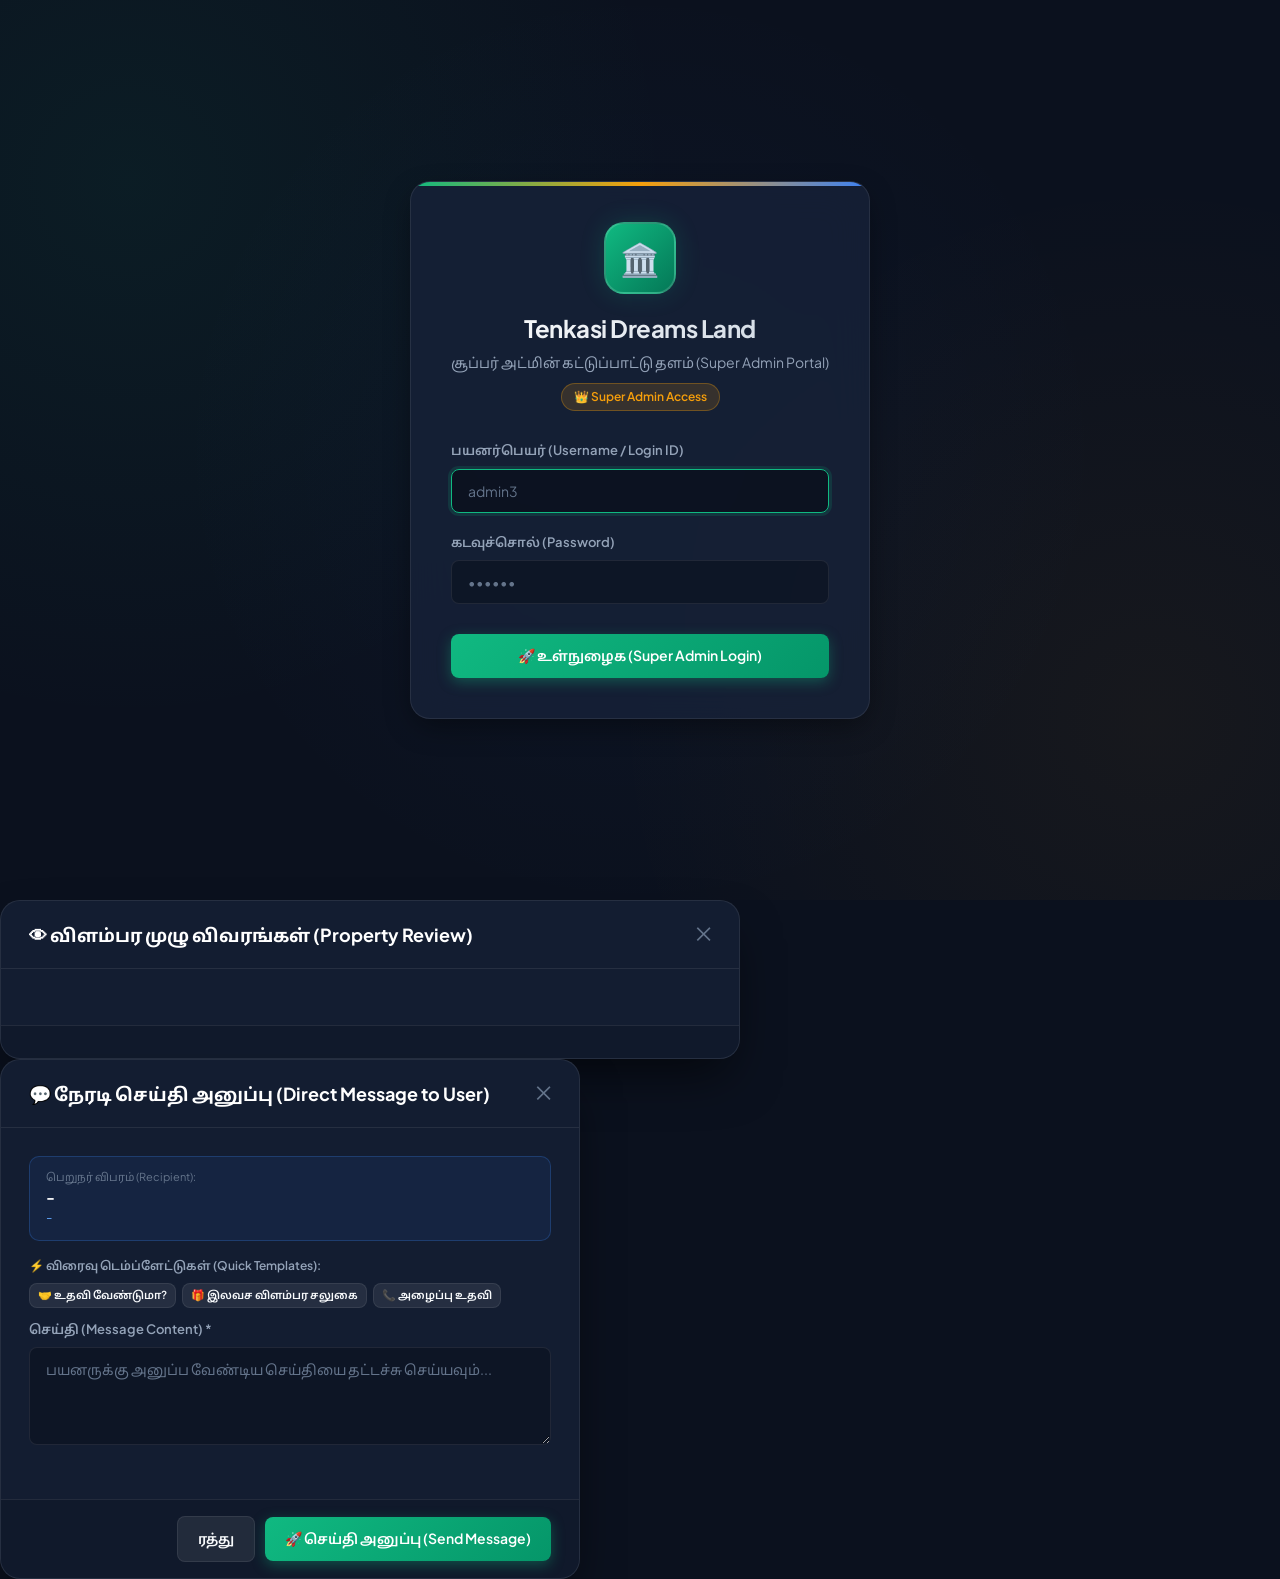
==== commit b623bd87: "cc" ====
--- a/admin/index.html
+++ b/admin/index.html
@@ -67,10 +67,16 @@
           </a>
         </li>
         <li class="nav-item">
+          <a class="nav-link" data-tab="pending-ads">
+            <span class="icon">⏳</span>
+            <span>காத்திருப்பில் உள்ளவை (Pending)</span>
+            <span class="badge badge-pending" id="sidebarPendingBadge" style="margin-left:auto; display:none; font-size:11px; padding:2px 7px;">0</span>
+          </a>
+        </li>
+        <li class="nav-item">
           <a class="nav-link" data-tab="properties">
             <span class="icon">🏡</span>
-            <span>விளம்பரங்கள் (Properties)</span>
-            <span class="badge badge-pending" id="sidebarPendingBadge" style="margin-left:auto; display:none; font-size:11px; padding:2px 7px;">0</span>
+            <span>அனைத்து விளம்பரங்கள் (All Ads)</span>
           </a>
         </li>
         <li class="nav-item">
@@ -104,6 +110,13 @@
           </a>
         </li>
         <li class="nav-item">
+          <a class="nav-link" data-tab="live-users">
+            <span class="icon">🟢</span>
+            <span>நேரலை பயனர்கள் (Live Users)</span>
+            <span class="badge badge-emerald" id="sidebarLiveCount" style="margin-left:auto; font-size:11px; padding:2px 7px;">0 Live</span>
+          </a>
+        </li>
+        <li class="nav-item">
           <a class="nav-link" data-tab="settings">
             <span class="icon">⚙️</span>
             <span>சுற்றுச்சூழல் & பிராண்டிங் (.ENV)</span>
@@ -237,15 +250,20 @@
             </div>
           </div>
 
-          <!-- PENDING APPROVALS SECTION -->
+          <!-- PENDING APPROVALS QUICK BANNER (Overview) -->
           <div class="pending-approvals-box" id="pendingApprovalsSection" style="display: none;">
             <div class="pending-box-header">
               <div class="pending-box-title">
                 <span>🔔 சரிபார்க்க வேண்டிய புதிய பயனர் விளம்பரங்கள் (Pending Ad Approvals)</span>
                 <span class="pending-badge-count" id="pendingBoxBadgeCount">0 காத்திருப்பில்</span>
               </div>
-              <div style="font-size: 12px; color: var(--text-muted);">
-                பயனர்கள் சமர்ப்பித்த விளம்பரங்கள் • அப்ரூவல் செய்தவுடன் உடனடியாக தளத்தில் நேரலையாக தோன்றும்
+              <div style="display:flex; justify-content:space-between; align-items:center;">
+                <div style="font-size: 12px; color: var(--text-muted);">
+                  பயனர்கள் சமர்ப்பித்த விளம்பரங்கள் • அப்ரூவல் செய்தவுடன் உடனடியாக தளத்தில் நேரலையாக தோன்றும்
+                </div>
+                <button class="btn btn-gold" style="font-size:12px; padding:4px 10px;" onclick="switchTab('pending-ads')">
+                  ⏳ அனைத்தையும் சரிபார்க்க →
+                </button>
               </div>
             </div>
             <div class="pending-cards-grid" id="pendingCardsContainer">
@@ -253,6 +271,28 @@
             </div>
           </div>
 
+        </section>
+
+        <!-- TAB: PENDING ADS (காத்திருப்பில் உள்ளவை / வெயிட்டிங் ஃபார் அக்சப்ட்) -->
+        <section id="tab-pending-ads" class="tab-panel">
+          <div class="section-card">
+            <div class="section-header">
+              <div>
+                <h2 class="section-title">⏳ சரிபார்க்க வேண்டிய பயனர் விளம்பரங்கள் (Pending Ad Approvals / Waiting for Accept)</h2>
+                <p style="font-size: 13px; color: var(--text-muted); margin-top: 4px;">
+                  பயனர்கள் சமர்ப்பித்த புதிய விளம்பரங்கள் • ஆய்வு செய்து அப்ரூவல் அல்லது நிராகரிக்கலாம்.
+                </p>
+              </div>
+              <span class="badge badge-pending" id="pendingSectionBadgeCount" style="font-size: 13px; padding: 6px 14px;">0 காத்திருப்பில்</span>
+            </div>
+            <div class="pending-cards-grid" id="pendingCardsDedicatedContainer">
+              <!-- Dedicated Pending Property Cards Injected Here -->
+            </div>
+          </div>
+        </section>
+
+        <!-- TAB: ALL PROPERTIES & FREE/PAID PERMISSION CONTROL -->
+        <section id="tab-properties" class="tab-panel">
           <!-- Category Quick Selection Pills -->
           <div class="category-pills-row">
             <div class="cat-pill-card active" data-cat="all">
@@ -291,7 +331,7 @@
           <div class="section-card">
             <div class="section-header">
               <div class="section-title">
-                <span>🏡 சொத்து விளம்பரங்கள் மேலாண்மை (Property Ads Master Table)</span>
+                <span>🏡 அனைத்து சொத்து விளம்பரங்கள் & இலவச/கட்டண அனுமதி (All Ads - Free/Paid Control)</span>
               </div>
 
               <div class="table-controls">
@@ -315,6 +355,12 @@
                   <option value="active">Active (நேரலை)</option>
                   <option value="pending">Pending (காத்திருப்பு)</option>
                   <option value="sold">Sold (விற்பனையானது)</option>
+                </select>
+
+                <select id="tableAccessFilter" class="select-filter" onchange="handleAccessFilterChange(this.value)">
+                  <option value="all">அனைத்து அனுமதிகள் (All Access)</option>
+                  <option value="free">🟢 இலவச விளம்பரங்கள் (Free Only)</option>
+                  <option value="paid">💎 கட்டண விளம்பரங்கள் (Paid Only)</option>
                 </select>
 
                 <button class="btn btn-primary" onclick="openAddPropertyModal()">
@@ -333,6 +379,7 @@
                     <th>விலை & அளவு (Price & Size)</th>
                     <th>உரிமையாளர் / ஏஜென்ட்</th>
                     <th>சரிபார்ப்பு (Verification)</th>
+                    <th>அணுகல் பர்மிஷன் (Free / Paid)</th>
                     <th>நிலை (Status)</th>
                     <th style="text-align: right;">செயல்கள் (Actions)</th>
                   </tr>
@@ -343,7 +390,6 @@
               </table>
             </div>
           </div>
-
         </section>
 
         <!-- TAB 2: BUYER REQUIREMENTS BOARD -->
@@ -767,20 +813,45 @@
 
                 <div class="form-grid-3">
                   <div class="form-group">
+                    <label class="form-label">Razorpay இயங்கும் முறை (Mode) *</label>
+                    <select id="env_RAZORPAY_MODE" class="form-control">
+                      <option value="test">🧪 Test Mode (சோதனை முறை - rzp_test)</option>
+                      <option value="live">🚀 Live Mode (நேரலை முறை - rzp_live)</option>
+                    </select>
+                  </div>
+                  <div class="form-group">
                     <label class="form-label">Razorpay Account ID (Merchant ID)</label>
                     <input type="text" id="env_RAZORPAY_ACCOUNT_ID" class="form-control" placeholder="acc_Tdw7B4Z0zFh95x">
                   </div>
                   <div class="form-group">
-                    <label class="form-label">Razorpay Key ID (Client Key) *</label>
-                    <input type="text" id="env_RAZORPAY_KEY_ID" class="form-control" placeholder="acc_Tdw7B4Z0zFh95x">
-                  </div>
-                  <div class="form-group">
-                    <label class="form-label">Razorpay Key Secret</label>
-                    <input type="password" id="env_RAZORPAY_KEY_SECRET" class="form-control" placeholder="••••••••••••">
-                  </div>
-                </div>
-
-                <div class="form-grid-2">
+                    <label class="form-label">UPI ID (கட்டண பெறுநர்)</label>
+                    <input type="text" id="env_UPI_ID" class="form-control" placeholder="9894174944@upi">
+                  </div>
+                </div>
+
+                <div class="form-grid-2" style="margin-top:10px;">
+                  <div class="form-group">
+                    <label class="form-label">Live Key ID (நேரலை சாவி - rzp_live_...)</label>
+                    <input type="text" id="env_RAZORPAY_LIVE_KEY_ID" class="form-control" placeholder="rzp_live_xxxxxxxx">
+                  </div>
+                  <div class="form-group">
+                    <label class="form-label">Live Key Secret (நேரலை இரகசிய சாவி)</label>
+                    <input type="password" id="env_RAZORPAY_LIVE_KEY_SECRET" class="form-control" placeholder="••••••••••••">
+                  </div>
+                </div>
+
+                <div class="form-grid-2" style="margin-top:10px;">
+                  <div class="form-group">
+                    <label class="form-label">Test Key ID (சோதனை சாவி - rzp_test_...)</label>
+                    <input type="text" id="env_RAZORPAY_TEST_KEY_ID" class="form-control" placeholder="rzp_test_TeE2LFCxmmioPq">
+                  </div>
+                  <div class="form-group">
+                    <label class="form-label">Test Key Secret (சோதனை இரகசிய சாவி)</label>
+                    <input type="password" id="env_RAZORPAY_TEST_KEY_SECRET" class="form-control" placeholder="••••••••••••">
+                  </div>
+                </div>
+
+                <div class="form-grid-2" style="margin-top:10px;">
                   <div class="form-group">
                     <label class="form-label">தொடர்பு பார்க்கும் கட்டணம் (Unlock Price in ₹) *</label>
                     <input type="number" id="env_CONTACT_UNLOCK_PRICE" class="form-control" placeholder="30" value="30">
@@ -788,6 +859,59 @@
                   <div class="form-group">
                     <label class="form-label">புதிய பயனருக்கு இலவச தொடர்புகள் (Free Quota) *</label>
                     <input type="number" id="env_FREE_CONTACT_LIMIT" class="form-control" placeholder="3" value="3">
+                  </div>
+                </div>
+              </div>
+
+              <!-- Card: SMS & WhatsApp OTP Gateway Settings -->
+              <div style="background: rgba(11, 17, 30, 0.5); border: 1px solid var(--border-glass); border-radius: var(--radius-md); padding: 22px; margin-bottom: 20px;">
+                <div style="font-size:16px; font-weight:700; color:#10B981; display:flex; align-items:center; gap:8px; margin-bottom:16px;">
+                  📱 SMS & WhatsApp OTP Gateway (நேரடி OTP அனுப்பும் முறை)
+                </div>
+
+                <div class="form-grid-2">
+                  <div class="form-group">
+                    <label class="form-label">SMS Gateway Provider *</label>
+                    <select id="env_SMS_GATEWAY_PROVIDER" class="form-control">
+                      <option value="fast2sms">🇮🇳 Fast2SMS (India Bulk SMS - Recommended)</option>
+                      <option value="twilio">🌐 Twilio (Global SMS)</option>
+                      <option value="whatsapp">💬 WhatsApp Cloud API</option>
+                      <option value="mock">🧪 Test / Dev Mock (இலவச டெஸ்ட் முறை)</option>
+                    </select>
+                  </div>
+                  <div class="form-group">
+                    <label class="form-label">செல்போன் OTP உள்நுழைவு (Phone OTP Login)</label>
+                    <select id="env_PHONE_OTP_ENABLED" class="form-control">
+                      <option value="true">செயலில் உள்ளது (Enabled)</option>
+                      <option value="false">முடக்கப்பட்டது (Disabled)</option>
+                    </select>
+                  </div>
+                </div>
+
+                <div class="form-grid-2" style="margin-top:10px;">
+                  <div class="form-group">
+                    <label class="form-label">Fast2SMS API Key (Fast2SMS சாவி)</label>
+                    <input type="password" id="env_FAST2SMS_API_KEY" class="form-control" placeholder="Fast2SMS Dev API Key">
+                    <small style="color:var(--text-muted); font-size:11px;">fast2sms.com ➔ Dev API ➔ API Key</small>
+                  </div>
+                  <div class="form-group">
+                    <label class="form-label">Twilio Account SID (விருப்பப்படி)</label>
+                    <input type="text" id="env_TWILIO_ACCOUNT_SID" class="form-control" placeholder="ACxxxxxxxxxxxxxx">
+                  </div>
+                </div>
+
+                <div class="form-grid-3" style="margin-top:10px;">
+                  <div class="form-group">
+                    <label class="form-label">Twilio Auth Token</label>
+                    <input type="password" id="env_TWILIO_AUTH_TOKEN" class="form-control" placeholder="••••••••••••">
+                  </div>
+                  <div class="form-group">
+                    <label class="form-label">Twilio Phone Number</label>
+                    <input type="text" id="env_TWILIO_PHONE_NUMBER" class="form-control" placeholder="+1xxxxxxxxxx">
+                  </div>
+                  <div class="form-group">
+                    <label class="form-label">WhatsApp Cloud API URL (விருப்பப்படி)</label>
+                    <input type="text" id="env_WHATSAPP_API_URL" class="form-control" placeholder="https://graph.facebook.com/v19.0/...">
                   </div>
                 </div>
               </div>
@@ -1076,70 +1200,273 @@
               </div>
             </div>
 
-            <!-- Filter & Search Controls Bar -->
-            <div style="background: rgba(15, 23, 42, 0.7); border: 1px solid var(--border-glass); border-radius: var(--radius-sm); padding: 16px; margin-bottom: 20px; display: flex; gap: 14px; flex-wrap: wrap; align-items: center;">
-              <!-- Search Box -->
-              <div style="flex: 1; min-width: 240px;">
-                <input type="text" id="actSearchInput" class="form-control" placeholder="🔍 பயனர் பெயர், எண், சொத்து தலைப்பு தேட..." oninput="filterActivitiesList()">
-              </div>
-
-              <!-- Action Type Filter -->
-              <div style="min-width: 180px;">
-                <select id="actFilterAction" class="form-control" onchange="filterActivitiesList()">
-                  <option value="all">அனைத்து செயல்பாடுகள் (All)</option>
-                  <option value="contact_unlock_free">🔓 இலவச தொடர்பு பார்வை</option>
-                  <option value="contact_unlock_paid">💰 கட்டண தொடர்பு திறப்பு</option>
-                  <option value="property_view">👁️ சொத்து பார்வை</option>
-                  <option value="property_post">📝 புதிய விளம்பரம் பதிவு</option>
-                </select>
-              </div>
-
-              <!-- Filter by Single User Dropdown -->
-              <div style="min-width: 220px;">
-                <select id="actFilterSingleUser" class="form-control" onchange="filterActivitiesByUser(this.value)">
-                  <option value="">👤 அனைத்து பயனர்கள் (All Users)</option>
-                  <!-- Populated dynamically via JS -->
-                </select>
-              </div>
-
-              <button class="btn btn-secondary" onclick="resetActivityFilters()">✕ ரீசெட்</button>
-            </div>
-
-            <!-- Single User Info Banner (shows when filtered by a specific user) -->
-            <div id="actSingleUserBanner" style="display: none; background: rgba(59, 130, 246, 0.12); border: 1.5px solid rgba(59, 130, 246, 0.4); border-radius: 10px; padding: 14px 18px; margin-bottom: 20px; display: none; align-items: center; justify-content: space-between;">
-              <div style="display: flex; align-items: center; gap: 14px;">
-                <div style="width: 44px; height: 44px; background: #3b82f6; border-radius: 50%; display: flex; align-items: center; justify-content: center; font-size: 20px; color: #fff;">👤</div>
-                <div>
-                  <div id="actBannerUserName" style="font-size: 15px; font-weight: 800; color: #93c5fd;">User Name</div>
-                  <div style="font-size: 12px; color: var(--text-muted); margin-top: 2px;">
-                    📞 <span id="actBannerUserPhone">-</span> | ✉️ <span id="actBannerUserEmail">-</span>
-                  </div>
-                </div>
-              </div>
-              <div style="text-align: right;">
-                <span class="badge badge-verified" id="actBannerActivityCount">0 செயல்பாடுகள்</span>
-                <div style="margin-top: 6px;">
-                  <button class="btn btn-secondary" style="padding: 4px 10px; font-size: 11px;" onclick="resetActivityFilters()">அனைத்து பயனர்களையும் காட்டு</button>
-                </div>
-              </div>
-            </div>
-
-            <!-- Activities Data Table -->
+            <!-- Sub-tabs Navigation Bar -->
+            <div style="display: flex; gap: 8px; margin-bottom: 20px; border-bottom: 1px solid var(--border-glass); padding-bottom: 12px; flex-wrap: wrap;">
+              <button class="btn btn-primary act-subtab-btn" id="btnSubTabActivities" onclick="switchActSubTab('activities')">
+                📊 அனைத்து செயல்பாடுகள் (All Activities)
+              </button>
+              <button class="btn btn-secondary act-subtab-btn" id="btnSubTabPosters" onclick="switchActSubTab('posters')">
+                📢 சொத்து பதிவிட்ட பயனர்கள் (Property Posters / Sellers)
+              </button>
+              <button class="btn btn-secondary act-subtab-btn" id="btnSubTabPropertyViews" onclick="switchActSubTab('propertyViews')">
+                👁️ விளம்பரம் பார்த்தவர்கள் (Post Views & Viewers)
+              </button>
+              <button class="btn btn-secondary act-subtab-btn" id="btnSubTabChats" onclick="switchActSubTab('chats')">
+                💬 வாங்குபவர்-விற்பனையாளர் அரட்டை (Buyer-Seller Chats)
+              </button>
+            </div>
+
+            <!-- SUB-TAB 1: ALL ACTIVITIES -->
+            <div id="actSectionActivities">
+              <!-- Filter & Search Controls Bar -->
+              <div style="background: rgba(15, 23, 42, 0.7); border: 1px solid var(--border-glass); border-radius: var(--radius-sm); padding: 16px; margin-bottom: 20px; display: flex; gap: 14px; flex-wrap: wrap; align-items: center;">
+                <div style="flex: 1; min-width: 240px;">
+                  <input type="text" id="actSearchInput" class="form-control" placeholder="🔍 பயனர் பெயர், எண், சொத்து தலைப்பு தேட..." oninput="filterActivitiesList()">
+                </div>
+                <div style="min-width: 180px;">
+                  <select id="actFilterAction" class="form-control" onchange="filterActivitiesList()">
+                    <option value="all">அனைத்து செயல்பாடுகள் (All)</option>
+                    <option value="contact_unlock_free">🔓 இலவச தொடர்பு பார்வை</option>
+                    <option value="contact_unlock_paid">💰 கட்டண தொடர்பு திறப்பு</option>
+                    <option value="property_view">👁️ சொத்து பார்வை</option>
+                    <option value="property_post">📝 புதிய விளம்பரம் பதிவு</option>
+                    <option value="chat_message">💬 அரட்டை செய்தி</option>
+                  </select>
+                </div>
+                <div style="min-width: 220px;">
+                  <select id="actFilterSingleUser" class="form-control" onchange="filterActivitiesByUser(this.value)">
+                    <option value="">👤 அனைத்து பயனர்கள் (All Users)</option>
+                  </select>
+                </div>
+                <button class="btn btn-secondary" onclick="resetActivityFilters()">✕ ரீசெட்</button>
+              </div>
+
+              <!-- Single User Info Banner -->
+              <div id="actSingleUserBanner" style="display: none; background: rgba(59, 130, 246, 0.12); border: 1.5px solid rgba(59, 130, 246, 0.4); border-radius: 10px; padding: 14px 18px; margin-bottom: 20px; align-items: center; justify-content: space-between;">
+                <div style="display: flex; align-items: center; gap: 14px;">
+                  <div style="width: 44px; height: 44px; background: #3b82f6; border-radius: 50%; display: flex; align-items: center; justify-content: center; font-size: 20px; color: #fff;">👤</div>
+                  <div>
+                    <div id="actBannerUserName" style="font-size: 15px; font-weight: 800; color: #93c5fd;">User Name</div>
+                    <div style="font-size: 12px; color: var(--text-muted); margin-top: 2px;">
+                      📞 <span id="actBannerUserPhone">-</span> | ✉️ <span id="actBannerUserEmail">-</span>
+                    </div>
+                  </div>
+                </div>
+                <div style="text-align: right;">
+                  <span class="badge badge-verified" id="actBannerActivityCount">0 செயல்பாடுகள்</span>
+                  <div style="margin-top: 6px;">
+                    <button class="btn btn-secondary" style="padding: 4px 10px; font-size: 11px;" onclick="resetActivityFilters()">அனைத்து பயனர்களையும் காட்டு</button>
+                  </div>
+                </div>
+              </div>
+
+              <!-- Activities Data Table -->
+              <div class="table-container">
+                <table class="data-table">
+                  <thead>
+                    <tr>
+                      <th>தேதி & நேரம்</th>
+                      <th>பயனர் விபரம் (Buyer / User)</th>
+                      <th>செயல்பாடு (Action)</th>
+                      <th>சொத்து விபரம் (Property)</th>
+                      <th>உரிமையாளர் / போஸ்ட் செய்தவர் (Seller)</th>
+                      <th>தொகை</th>
+                      <th>நேரடி தொடர்பு</th>
+                    </tr>
+                  </thead>
+                  <tbody id="activitiesTableBody">
+                    <tr><td colspan="7" style="text-align:center; padding:30px; color:var(--text-muted);">ஏற்றப்படுகிறது...</td></tr>
+                  </tbody>
+                </table>
+              </div>
+            </div>
+
+            <!-- SUB-TAB 2: PROPERTY POSTERS / SELLERS -->
+            <div id="actSectionPosters" style="display: none;">
+              <div class="table-container">
+                <table class="data-table">
+                  <thead>
+                    <tr>
+                      <th>விற்பனையாளர் பெயர் (Seller / Poster)</th>
+                      <th>தொலைபேசி எண்</th>
+                      <th>பதிவிட்ட விளம்பரங்கள்</th>
+                      <th>பெற்ற மொத்த பார்வைகள் (Views)</th>
+                      <th>தொடர்பு எண் திறப்புகள் (Unlocks)</th>
+                      <th>நடவடிக்கை</th>
+                    </tr>
+                  </thead>
+                  <tbody id="postersTableBody">
+                    <tr><td colspan="6" style="text-align:center; padding:30px; color:var(--text-muted);">விற்பனையாளர்கள் பட்டியல் ஏற்றப்படுகிறது...</td></tr>
+                  </tbody>
+                </table>
+              </div>
+            </div>
+
+            <!-- SUB-TAB 3: PROPERTY VIEWS & VIEWERS -->
+            <div id="actSectionPropertyViews" style="display: none;">
+              <div class="table-container">
+                <table class="data-table">
+                  <thead>
+                    <tr>
+                      <th>சொத்து விபரம் (Property Title)</th>
+                      <th>வகை (Type)</th>
+                      <th>உரிமையாளர் (Seller)</th>
+                      <th>பார்வையாளர்கள் எண்ணிக்கை</th>
+                      <th>தொடர்பு திறப்புகள்</th>
+                      <th>பார்த்தவர்கள் விவரம்</th>
+                    </tr>
+                  </thead>
+                  <tbody id="propertyViewsTableBody">
+                    <tr><td colspan="6" style="text-align:center; padding:30px; color:var(--text-muted);">பார்வை விவரங்கள் ஏற்றப்படுகிறது...</td></tr>
+                  </tbody>
+                </table>
+              </div>
+            </div>
+
+            <!-- SUB-TAB 4: BUYER-SELLER CHATS -->
+            <div id="actSectionChats" style="display: none;">
+              <div class="table-container">
+                <table class="data-table">
+                  <thead>
+                    <tr>
+                      <th>சொத்து (Property)</th>
+                      <th>வாங்குபவர் (Buyer)</th>
+                      <th>விற்பனையாளர் (Seller)</th>
+                      <th>கடைசி செய்தி (Last Message)</th>
+                      <th>நேரம்</th>
+                      <th>சாட் பார்க்க</th>
+                    </tr>
+                  </thead>
+                  <tbody id="chatsTableBody">
+                    <tr><td colspan="6" style="text-align:center; padding:30px; color:var(--text-muted);">சாட் உரையாடல்கள் ஏற்றப்படுகிறது...</td></tr>
+                  </tbody>
+                </table>
+              </div>
+            </div>
+
+            <!-- MODAL: POSTER ADS & VIEWS MODAL -->
+            <div class="modal" id="posterAdsModal" style="display:none; position:fixed; top:0; left:0; right:0; bottom:0; background:rgba(0,0,0,0.7); z-index:9999; align-items:center; justify-content:center;">
+              <div style="background:#1e293b; border-radius:14px; max-width:700px; width:90%; max-height:85vh; overflow-y:auto; padding:24px; border:1px solid rgba(255,255,255,0.1);">
+                <div style="display:flex; justify-content:space-between; align-items:center; margin-bottom:16px;">
+                  <h3 id="posterAdsModalTitle" style="color:#fff; font-size:18px; margin:0;">விற்பனையாளர் விளம்பரங்கள்</h3>
+                  <button class="btn btn-secondary" onclick="closePosterAdsModal()" style="padding:4px 10px;">✕ மூடு</button>
+                </div>
+                <div id="posterAdsModalContent"></div>
+              </div>
+            </div>
+
+            <!-- MODAL: PROPERTY VIEWERS MODAL -->
+            <div class="modal" id="propertyViewersModal" style="display:none; position:fixed; top:0; left:0; right:0; bottom:0; background:rgba(0,0,0,0.7); z-index:9999; align-items:center; justify-content:center;">
+              <div style="background:#1e293b; border-radius:14px; max-width:650px; width:90%; max-height:85vh; overflow-y:auto; padding:24px; border:1px solid rgba(255,255,255,0.1);">
+                <div style="display:flex; justify-content:space-between; align-items:center; margin-bottom:16px;">
+                  <h3 id="propertyViewersModalTitle" style="color:#fff; font-size:18px; margin:0;">சொத்தை பார்த்தவர்கள் விவரம்</h3>
+                  <button class="btn btn-secondary" onclick="closePropertyViewersModal()" style="padding:4px 10px;">✕ மூடு</button>
+                </div>
+                <div id="propertyViewersModalContent"></div>
+              </div>
+            </div>
+
+            <!-- MODAL: ADMIN CHAT THREAD MODAL -->
+            <div class="modal" id="adminChatModal" style="display:none; position:fixed; top:0; left:0; right:0; bottom:0; background:rgba(0,0,0,0.7); z-index:9999; align-items:center; justify-content:center;">
+              <div style="background:#1e293b; border-radius:14px; max-width:600px; width:90%; max-height:85vh; display:flex; flex-direction:column; padding:24px; border:1px solid rgba(255,255,255,0.1);">
+                <div style="display:flex; justify-content:space-between; align-items:center; margin-bottom:14px;">
+                  <h3 id="adminChatModalTitle" style="color:#fff; font-size:16px; margin:0;">வாங்குபவர்-விற்பனையாளர் சாட்</h3>
+                  <button class="btn btn-secondary" onclick="closeAdminChatModal()" style="padding:4px 10px;">✕ மூடு</button>
+                </div>
+                <div id="adminChatModalMessages" style="flex:1; max-height:400px; overflow-y:auto; padding:12px; background:rgba(15,23,42,0.6); border-radius:10px; margin-bottom:10px;"></div>
+              </div>
+            </div>
+          </div>
+        <!-- ==================== TAB 9: LIVE USERS ==================== -->
+        <section id="tab-live-users" class="tab-panel">
+          <div class="panel-header">
+            <div>
+              <h2 class="panel-title">🟢 நேரலை பயனர்கள் & உடனடி தொடர்பு (Live Users & Messaging)</h2>
+              <p class="panel-subtitle">ரியல்-டைமில் மொபைல் ஆப் மற்றும் இணையதளத்தில் உலாவிக்கொண்டிருக்கும் பயனர்களின் விவரங்கள்</p>
+            </div>
+            <div style="display:flex; align-items:center; gap:10px;">
+              <span class="badge badge-emerald" style="display:flex; align-items:center; gap:6px; font-size:12px; padding:6px 12px;">
+                <span style="width:8px; height:8px; border-radius:50%; background:#10b981; display:inline-block; box-shadow:0 0 8px #10b981;"></span>
+                <span>நேரலை ஒத்திசைவு (Auto Sync 10s)</span>
+              </span>
+              <button type="button" class="btn btn-secondary" onclick="loadLiveUsers()" style="display:flex; align-items:center; gap:6px;">
+                🔄 புதுப்பி (Refresh)
+              </button>
+            </div>
+          </div>
+
+          <!-- Live User Stats Cards -->
+          <div class="stats-grid" style="grid-template-columns: repeat(auto-fit, minmax(220px, 1fr)); margin-bottom: 24px;">
+            <div class="stat-card" style="border-left: 4px solid #10b981;">
+              <div class="stat-icon" style="background: rgba(16,185,129,0.15); color: #10b981;">🟢</div>
+              <div class="stat-info">
+                <div class="stat-label">தற்போது நேரலையில் (Active Now)</div>
+                <div class="stat-value" id="statLiveNow" style="color: #34d399;">0</div>
+                <div class="stat-sub">கடந்த 3 நிமிடங்களில் செயலில் உள்ளோர்</div>
+              </div>
+            </div>
+            <div class="stat-card" style="border-left: 4px solid #3b82f6;">
+              <div class="stat-icon" style="background: rgba(59,130,246,0.15); color: #3b82f6;">📱</div>
+              <div class="stat-info">
+                <div class="stat-label">மொபைல் ஆப் பயனர்கள் (App Active)</div>
+                <div class="stat-value" id="statAppActive" style="color: #60a5fa;">0</div>
+                <div class="stat-sub">Flutter Android App பயனர்கள்</div>
+              </div>
+            </div>
+            <div class="stat-card" style="border-left: 4px solid #f59e0b;">
+              <div class="stat-icon" style="background: rgba(245,158,11,0.15); color: #f59e0b;">💻</div>
+              <div class="stat-info">
+                <div class="stat-label">இணையதள பயனர்கள் (Web Active)</div>
+                <div class="stat-value" id="statWebActive" style="color: #fbbf24;">0</div>
+                <div class="stat-sub">Chrome / Safari / Web உலாவிகள்</div>
+              </div>
+            </div>
+            <div class="stat-card" style="border-left: 4px solid #8b5cf6;">
+              <div class="stat-icon" style="background: rgba(139,92,246,0.15); color: #8b5cf6;">👥</div>
+              <div class="stat-info">
+                <div class="stat-label">மொத்த பதிவு செய்த பயனர்கள்</div>
+                <div class="stat-value" id="statTotalUsers" style="color: #c084fc;">0</div>
+                <div class="stat-sub">கண்காணிக்கப்பட்ட மொத்த பயனர்கள்</div>
+              </div>
+            </div>
+          </div>
+
+          <!-- Filter & Search Toolbar -->
+          <div class="filter-bar" style="margin-bottom: 20px; display: flex; flex-wrap: wrap; gap: 12px; align-items: center; justify-content: space-between;">
+            <div style="display: flex; gap: 10px; flex-wrap: wrap; flex: 1; min-width: 280px;">
+              <div class="search-box" style="flex: 1; min-width: 200px;">
+                <input type="text" id="liveUserSearchInput" class="form-control" placeholder="🔍 பயனர் பெயர், எண் அல்லது மின்னஞ்சல் மூலம் தேடுக..." oninput="renderLiveUsersTable()">
+              </div>
+              <select id="liveUserStatusFilter" class="form-control" style="width: 170px;" onchange="renderLiveUsersTable()">
+                <option value="all">அனைத்து நிலைகள்</option>
+                <option value="online" selected>🟢 நேரலை (Online)</option>
+                <option value="idle">🟡 செயலற்றோர் (Idle)</option>
+                <option value="offline">⚪ ஆஃப்லைன் (Offline)</option>
+              </select>
+              <select id="liveUserPlatformFilter" class="form-control" style="width: 170px;" onchange="renderLiveUsersTable()">
+                <option value="all">அனைத்து தளங்கள்</option>
+                <option value="app">📱 Android App</option>
+                <option value="web">💻 Web Browser</option>
+              </select>
+            </div>
+          </div>
+
+          <!-- Live Users Data Table -->
+          <div class="card">
             <div class="table-container">
               <table class="data-table">
                 <thead>
                   <tr>
-                    <th>தேதி & நேரம்</th>
-                    <th>பயனர் விபரம் (Buyer / User)</th>
-                    <th>செயல்பாடு (Action)</th>
-                    <th>சொத்து விபரம் (Property)</th>
-                    <th>உரிமையாளர் / போஸ்ட் செய்தவர் (Seller)</th>
-                    <th>தொகை</th>
-                    <th>நேரடி தொடர்பு</th>
+                    <th>நிலை (Status)</th>
+                    <th>பயனர் விபரம் (User Name & Info)</th>
+                    <th>தளம் (Platform)</th>
+                    <th>தற்போதைய திரை / செயல்பாடு</th>
+                    <th>கடைசி இயக்கம் (Last Active)</th>
+                    <th style="text-align: right;">நடவடிக்கை (Action)</th>
                   </tr>
                 </thead>
-                <tbody id="activitiesTableBody">
-                  <tr><td colspan="7" style="text-align:center; padding:30px; color:var(--text-muted);">ஏற்றப்படுகிறது...</td></tr>
+                <tbody id="liveUsersTableBody">
+                  <tr><td colspan="6" style="text-align:center; padding:30px; color:var(--text-muted);">நேரலை பயனர்கள் பட்டியல் ஏற்றப்படுகிறது...</td></tr>
                 </tbody>
               </table>
             </div>
@@ -1368,7 +1695,7 @@
 
   <!-- Property Detailed Review Inspector Modal -->
   <div class="modal" id="propertyInspectModal">
-    <div class="modal-dialog" style="max-width: 680px;">
+    <div class="modal-dialog" style="max-width: 740px;">
       <div class="modal-content">
         <div class="modal-header">
           <h3 class="modal-title" id="inspectModalTitle">👁 விளம்பர முழு விவரங்கள் (Property Review)</h3>
@@ -1382,6 +1709,54 @@
         </div>
       </div>
     </div>
+  <!-- Modal: Super Admin Direct Message Modal -->
+  <div class="modal" id="adminDirectMsgModal">
+    <div class="modal-dialog" style="max-width: 580px;">
+      <form class="modal-content" onsubmit="submitAdminDirectMsg(event)">
+        <div class="modal-header">
+          <h3 class="modal-title">💬 நேரடி செய்தி அனுப்பு (Direct Message to User)</h3>
+          <button type="button" class="modal-close" onclick="closeModal('adminDirectMsgModal')">✕</button>
+        </div>
+        <div class="modal-body">
+          <input type="hidden" id="adminMsgUserId">
+          <input type="hidden" id="adminMsgUserPhone">
+
+          <!-- Recipient Preview Box -->
+          <div style="background: rgba(59,130,246,0.08); border: 1px solid rgba(59,130,246,0.25); border-radius: 10px; padding: 12px 16px; margin-bottom: 16px;">
+            <div style="font-size: 11px; color: var(--text-muted);">பெறுநர் விபரம் (Recipient):</div>
+            <div style="font-size: 15px; font-weight: 700; color: #fff;" id="adminMsgRecipientName">-</div>
+            <div style="font-size: 13px; color: #60a5fa;" id="adminMsgRecipientPhone">-</div>
+          </div>
+
+          <!-- Quick Templates -->
+          <div class="form-group" style="margin-bottom: 12px;">
+            <label class="form-label" style="font-size: 12px;">⚡ விரைவு டெம்ப்ளேட்டுகள் (Quick Templates):</label>
+            <div style="display: flex; flex-wrap: wrap; gap: 6px;">
+              <button type="button" class="btn btn-secondary" style="font-size: 11px; padding: 4px 8px;" onclick="applyMsgTemplate('வணக்கம்! நீங்கள் தேடும் சொத்து விபரம் குறித்து உதவ நாங்கள் தயாராக உள்ளோம். ஏதேனும் சந்தேகங்கள் உள்ளதா?')">
+                🤝 உதவி வேண்டுமா?
+              </button>
+              <button type="button" class="btn btn-secondary" style="font-size: 11px; padding: 4px 8px;" onclick="applyMsgTemplate('சிறப்பு சலுகை: உங்கள் சொத்தை தென்காசி கனவுகள் தளத்தில் இன்று இலவசமாக பதிவேற்றுங்கள்!')">
+                🎁 இலவச விளம்பர சலுகை
+              </button>
+              <button type="button" class="btn btn-secondary" style="font-size: 11px; padding: 4px 8px;" onclick="applyMsgTemplate('வணக்கம்! நீங்கள் பார்த்த சொத்தின் உரிமையாளரிடம் பேச விரும்புகிறீர்களா? எங்களை +91 98941 74944 எண்ணில் தொடர்பு கொள்ளவும்.')">
+                📞 அழைப்பு உதவி
+              </button>
+            </div>
+          </div>
+
+          <div class="form-group">
+            <label class="form-label">செய்தி (Message Content) *</label>
+            <textarea id="adminMsgText" class="form-control" rows="4" placeholder="பயனருக்கு அனுப்ப வேண்டிய செய்தியை தட்டச்சு செய்யவும்..." required></textarea>
+          </div>
+        </div>
+        <div class="modal-footer" style="display: flex; justify-content: flex-end; gap: 10px;">
+          <button type="button" class="btn btn-secondary" onclick="closeModal('adminDirectMsgModal')">ரத்து</button>
+          <button type="submit" class="btn btn-primary" id="btnSendAdminMsg">
+            🚀 செய்தி அனுப்பு (Send Message)
+          </button>
+        </div>
+      </form>
+    </div>
   </div>
 
   <!-- Scripts -->
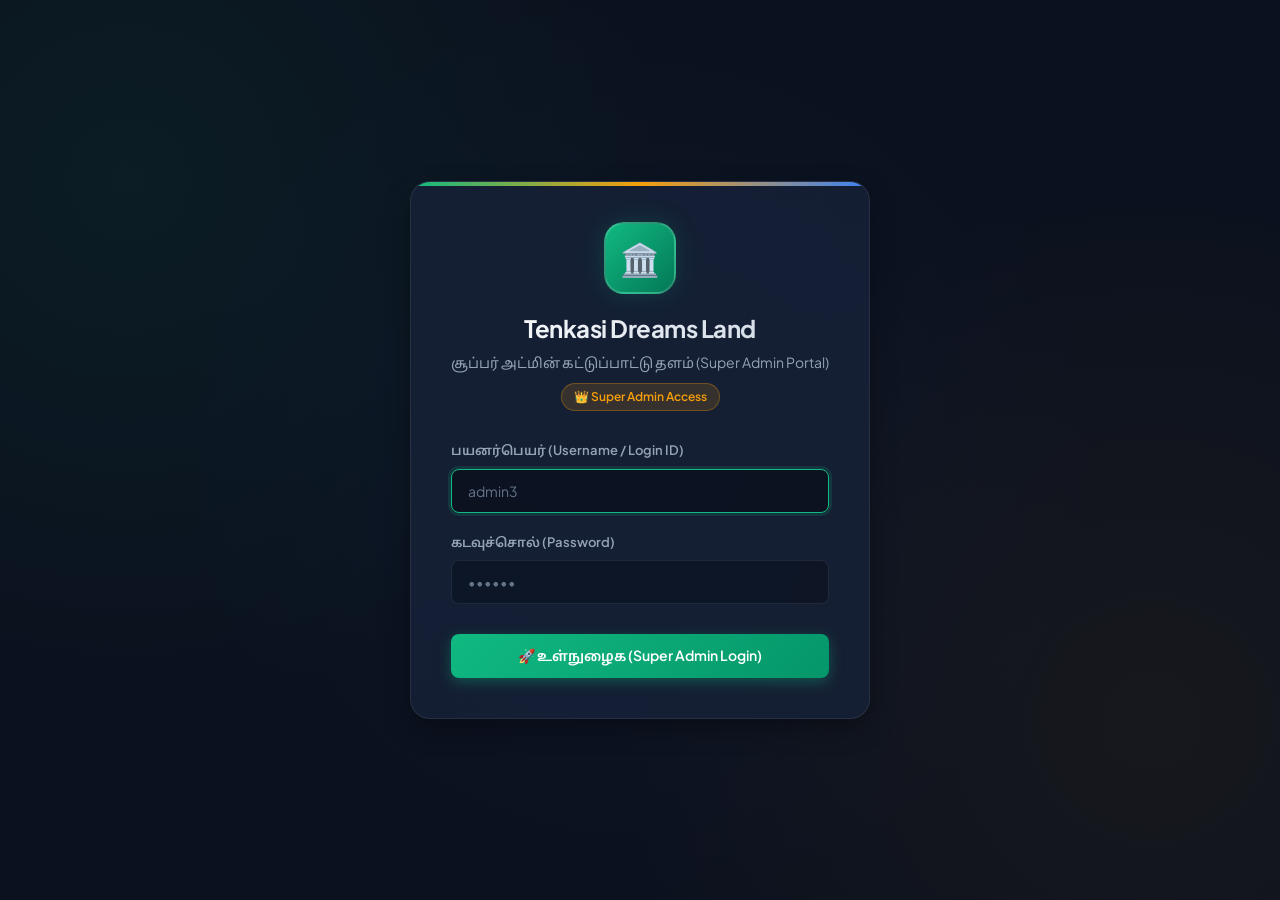
==== commit e81addd8: "okk" ====
--- a/admin/index.html
+++ b/admin/index.html
@@ -11,7 +11,7 @@
   <link href="https://fonts.googleapis.com/css2?family=Noto+Sans+Tamil:wght@400;500;600;700;800&family=Plus+Jakarta+Sans:wght@400;500;600;700;800&display=swap" rel="stylesheet">
   
   <!-- Styles -->
-  <link rel="stylesheet" href="css/admin.css">
+  <link rel="stylesheet" href="css/admin.css?v=20260921_0105">
 </head>
 <body>
 
@@ -181,6 +181,27 @@
       <!-- Content Body -->
       <main class="content-body">
         
+        <!-- REAL-TIME PENDING AD CONTINUOUS ALARM & DIRECT ACTION STATION -->
+        <div id="pendingAdAlarmBanner" class="pending-alarm-banner" style="display: none;">
+          <div class="pending-alarm-header">
+            <div class="pending-alarm-content">
+              <span class="pending-alarm-icon">🚨</span>
+              <div class="pending-alarm-text">
+                <strong id="pendingAlarmTitle">🔔 புதிய பயனர் விளம்பரம் அப்ரூவலுக்கு வந்துள்ளது! (Pending Ad Waiting for Action)</strong>
+                <span id="pendingAlarmDesc">விளம்பரத்தை அங்கீகரித்து (Accept / Approve) அல்லது நிராகரிக்கும் (Reject) வரை தொடர்ந்து அலாரம் ஒலிக்கும்.</span>
+              </div>
+            </div>
+            <div class="pending-alarm-counter">
+              <span class="badge badge-pending" id="pendingAlarmCounterBadge" style="font-size: 13px; padding: 6px 14px; font-weight: 800;">1 புதிய விளம்பரம் காத்திருப்பில்</span>
+            </div>
+          </div>
+
+          <!-- PENDING ADS CARD LIST DIRECTLY INSIDE THIS ALERT BANNER -->
+          <div class="pending-cards-grid" id="pendingAlarmCardsContainer" style="margin-top: 14px;">
+            <!-- Dynamic Pending Property Cards Injected Here with Direct Accept / Reject buttons -->
+          </div>
+        </div>
+
         <!-- TAB 1: OVERVIEW & PROPERTIES -->
         <section id="tab-overview" class="tab-panel active">
           
@@ -248,6 +269,15 @@
               </div>
               <div class="stat-icon-wrapper icon-emerald">🔓</div>
             </div>
+
+            <div class="stat-card" style="cursor: pointer; border-left: 4px solid #10b981;" onclick="switchTab('live-users')" title="நேரலை பயனர்களைப் பார்க்க கிளிக் செய்க">
+              <div class="stat-info">
+                <h3>நேரலை பயனர்கள்</h3>
+                <div class="stat-number" id="statDashboardLiveUsers" style="color: #10b981;">0</div>
+                <div class="stat-sub">Live Active Users (App / Web) →</div>
+              </div>
+              <div class="stat-icon-wrapper icon-emerald">👥</div>
+            </div>
           </div>
 
           <!-- PENDING APPROVALS QUICK BANNER (Overview) -->
@@ -268,6 +298,39 @@
             </div>
             <div class="pending-cards-grid" id="pendingCardsContainer">
               <!-- Dynamic Pending Property Cards Injected Here -->
+            </div>
+          </div>
+
+          <!-- RECENT & ALL PROPERTIES PREVIEW SECTION (Overview) -->
+          <div class="section-card" style="margin-top: 24px;">
+            <div class="section-header">
+              <div>
+                <h2 class="section-title">🏡 சமீபத்திய விளம்பரங்கள் (Recent & All Property Listings)</h2>
+                <p style="font-size: 13px; color: var(--text-muted); margin-top: 4px;">
+                  தென்காசி ரியல் எஸ்டேட் விளம்பரங்களின் நேரலை பட்டியல் • முழு அட்டவணை மற்றும் வடிகட்டிகளுக்கு 'அனைத்து விளம்பரங்கள்' பகுதிக்கு செல்லலாம்.
+                </p>
+              </div>
+              <button class="btn btn-gold" onclick="switchTab('properties')">
+                🏡 அனைத்து விளம்பரங்களையும் பார் (View All Ads →)
+              </button>
+            </div>
+
+            <div class="custom-table-responsive">
+              <table class="custom-table">
+                <thead>
+                  <tr>
+                    <th>விளம்பரம் (Property / Location)</th>
+                    <th>பிரிவு (Category)</th>
+                    <th>விலை & அளவு (Price & Size)</th>
+                    <th>உரிமையாளர் / ஏஜென்ட்</th>
+                    <th>நிலை (Status)</th>
+                    <th style="text-align: right;">செயல்கள் (Actions)</th>
+                  </tr>
+                </thead>
+                <tbody id="overviewPropertiesTableBody">
+                  <!-- Rendered via JS -->
+                </tbody>
+              </table>
             </div>
           </div>
 
@@ -319,6 +382,11 @@
               <div class="cat-icon">🏪</div>
               <div class="cat-title">கடை / வணிகம்</div>
               <div class="cat-count"><span id="catCountShop">0</span> Ads</div>
+            </div>
+            <div class="cat-pill-card" data-cat="apartment">
+              <div class="cat-icon">🏢</div>
+              <div class="cat-title">அபார்ட்மெண்ட்</div>
+              <div class="cat-count"><span id="catCountApartment">0</span> Ads</div>
             </div>
             <div class="cat-pill-card" data-cat="rental">
               <div class="cat-icon">🔑</div>
@@ -1384,7 +1452,10 @@
               <h2 class="panel-title">🟢 நேரலை பயனர்கள் & உடனடி தொடர்பு (Live Users & Messaging)</h2>
               <p class="panel-subtitle">ரியல்-டைமில் மொபைல் ஆப் மற்றும் இணையதளத்தில் உலாவிக்கொண்டிருக்கும் பயனர்களின் விவரங்கள்</p>
             </div>
-            <div style="display:flex; align-items:center; gap:10px;">
+            <div style="display:flex; align-items:center; gap:10px; flex-wrap: wrap;">
+              <button type="button" class="btn btn-gold" onclick="openAdminBroadcastModal()" style="display:flex; align-items:center; gap:6px; font-weight:700;">
+                📢 அனைவருக்கும் அறிவிப்பு (Broadcast)
+              </button>
               <span class="badge badge-emerald" style="display:flex; align-items:center; gap:6px; font-size:12px; padding:6px 12px;">
                 <span style="width:8px; height:8px; border-radius:50%; background:#10b981; display:inline-block; box-shadow:0 0 8px #10b981;"></span>
                 <span>நேரலை ஒத்திசைவு (Auto Sync 10s)</span>
@@ -1438,8 +1509,8 @@
                 <input type="text" id="liveUserSearchInput" class="form-control" placeholder="🔍 பயனர் பெயர், எண் அல்லது மின்னஞ்சல் மூலம் தேடுக..." oninput="renderLiveUsersTable()">
               </div>
               <select id="liveUserStatusFilter" class="form-control" style="width: 170px;" onchange="renderLiveUsersTable()">
-                <option value="all">அனைத்து நிலைகள்</option>
-                <option value="online" selected>🟢 நேரலை (Online)</option>
+                <option value="all" selected>அனைத்து நிலைகள் (All Status)</option>
+                <option value="online">🟢 நேரலை (Online)</option>
                 <option value="idle">🟡 செயலற்றோர் (Idle)</option>
                 <option value="offline">⚪ ஆஃப்லைன் (Offline)</option>
               </select>
@@ -1530,7 +1601,12 @@
             </div>
           </div>
 
-          <div class="form-grid-3">
+          <div class="form-grid-2">
+            <div class="form-group">
+              <label class="form-label">விற்பனையாளர் பெயர் (Seller / Agent Name) *</label>
+              <input type="text" id="propSellerName" class="form-control" placeholder="எ.கா: சூப்பர் அட்மின் / முருகா ரியல் எஸ்டேட்" value="Super Admin" required>
+            </div>
+
             <div class="form-group">
               <label class="form-label">பதிவிட்டவர் (Poster Type)</label>
               <select id="propPosterType" class="form-control">
@@ -1539,7 +1615,9 @@
                 <option value="Promoter">லேண்ட் புரமோட்டர் (Promoter)</option>
               </select>
             </div>
-
+          </div>
+
+          <div class="form-grid-2">
             <div class="form-group">
               <label class="form-label">தொடர்பு எண் (Phone / WhatsApp) *</label>
               <input type="text" id="propContactPhone" class="form-control" value="+91 98941 74944" required>
@@ -1572,6 +1650,20 @@
             <textarea id="propDescription" class="form-control" rows="3" placeholder="சொத்தின் கூடுதல் சிறப்பம்சங்கள், நீர் வளம், சாலை வசதி..."></textarea>
           </div>
 
+          <div class="form-group" style="margin-top: 16px;">
+            <label class="form-label" style="display:flex; justify-content:space-between; align-items:center;">
+              <span>📸 புகைப்படங்கள் (Property Photos)</span>
+              <span style="font-size:0.75rem; color:var(--text-muted);">பல புகைப்படங்களை தேர்ந்தெடுக்கலாம் (Multiple images)</span>
+            </label>
+            <div class="image-upload-box" onclick="document.getElementById('propImageInput').click()" style="border: 2px dashed rgba(212,175,55,0.4); border-radius: 12px; padding: 20px; text-align: center; cursor: pointer; background: rgba(255,255,255,0.02); transition: all 0.2s ease;">
+              <input type="file" id="propImageInput" accept="image/*" multiple style="display:none;" onchange="handleAdminImageUpload(event)">
+              <div style="font-size: 1.8rem; margin-bottom: 6px;">📷</div>
+              <div style="font-size: 0.9rem; font-weight: 600; color: var(--accent-gold);">புகைப்படங்களை பதிவேற்ற இங்கே கிளிக் செய்யவும்</div>
+              <div style="font-size: 0.78rem; color: var(--text-muted); margin-top: 4px;">JPG, PNG, WebP (அதிகபட்சம் 10MB)</div>
+            </div>
+            <div id="adminPropImagePreviewGrid" style="display: grid; grid-template-columns: repeat(auto-fill, minmax(80px, 1fr)); gap: 10px; margin-top: 12px;"></div>
+          </div>
+
           <div class="form-grid-3" style="margin-top: 14px;">
             <div class="form-group">
               <label class="form-label">விளம்பர நிலை (Status)</label>
@@ -1590,6 +1682,10 @@
               <div class="checkbox-group">
                 <input type="checkbox" id="propIsFeatured">
                 <label for="propIsFeatured">★ சிறப்பு விளம்பரம் (Featured Ad)</label>
+              </div>
+              <div class="checkbox-group">
+                <input type="checkbox" id="propIsPremium">
+                <label for="propIsPremium">👑 பிரீமியம் விளம்பரம் (Premium / Paid Unlock)</label>
               </div>
             </div>
 
@@ -1694,7 +1790,7 @@
   </div>
 
   <!-- Property Detailed Review Inspector Modal -->
-  <div class="modal" id="propertyInspectModal">
+  <div class="modal-backdrop" id="propertyInspectModal">
     <div class="modal-dialog" style="max-width: 740px;">
       <div class="modal-content">
         <div class="modal-header">
@@ -1709,8 +1805,10 @@
         </div>
       </div>
     </div>
+  </div>
+
   <!-- Modal: Super Admin Direct Message Modal -->
-  <div class="modal" id="adminDirectMsgModal">
+  <div class="modal-backdrop" id="adminDirectMsgModal">
     <div class="modal-dialog" style="max-width: 580px;">
       <form class="modal-content" onsubmit="submitAdminDirectMsg(event)">
         <div class="modal-header">
@@ -1759,7 +1857,59 @@
     </div>
   </div>
 
+  <!-- Modal: Super Admin Bulk Push Notification / Broadcast Modal -->
+  <div class="modal-backdrop" id="adminBroadcastModal">
+    <div class="modal-dialog" style="max-width: 600px;">
+      <form class="modal-content" onsubmit="submitAdminBroadcast(event)">
+        <div class="modal-header">
+          <h3 class="modal-title">📢 அனைவருக்கும் பொது அறிவிப்பு (Bulk Push Notification)</h3>
+          <button type="button" class="modal-close" onclick="closeModal('adminBroadcastModal')">✕</button>
+        </div>
+        <div class="modal-body">
+          <div style="background: rgba(16,185,129,0.1); border: 1px solid rgba(16,185,129,0.3); border-radius: 10px; padding: 12px 16px; margin-bottom: 16px;">
+            <div style="font-size: 13px; font-weight: 700; color: #34d399;">🌐 அனைத்து பயனர்களுக்கும் ஒரே நேரத்தில் சென்றடையும்</div>
+            <div style="font-size: 12px; color: var(--text-muted); margin-top: 2px;">
+              இந்த அறிவிப்பு செயலில் உள்ள அனைத்து மொபைல் ஆப் மற்றும் இணையதள பயனர்களுக்கும் உடனடி விழிப்பூட்டலாகவும் (In-App Dialog Popup), அறிவிப்புப் பலகையிலும் (Notification Tray) தோன்றும்.
+            </div>
+          </div>
+
+          <!-- Quick Templates -->
+          <div class="form-group" style="margin-bottom: 12px;">
+            <label class="form-label" style="font-size: 12px;">⚡ விரைவு டெம்ப்ளேட்டுகள் (Quick Templates):</label>
+            <div style="display: flex; flex-wrap: wrap; gap: 6px;">
+              <button type="button" class="btn btn-secondary" style="font-size: 11px; padding: 4px 8px;" onclick="applyBroadcastTemplate('🎉 புதிய சொத்துக்கள் சேர்க்கப்பட்டன!', 'தென்காசி, குற்றாலம் மற்றும் சுற்றுவட்டார பகுதிகளில் பிரத்யேக வீட்டுமனைகள் மற்றும் வீடுகள் இன்று விற்பனைக்கு வந்துள்ளன! உடனே பார்வையிடுங்கள்.')">
+                🏡 புதிய சொத்துக்கள்
+              </button>
+              <button type="button" class="btn btn-secondary" style="font-size: 11px; padding: 4px 8px;" onclick="applyBroadcastTemplate('🎁 சிறப்பு இலவச விளம்பர சலுகை!', 'உங்கள் நிலம் அல்லது வீட்டை தென்காசி கனவுகள் தளத்தில் இன்று முற்றிலும் இலவசமாக விளம்பரம் செய்யலாம். இந்த அறிய வாய்ப்பை பயன்படுத்தி உடனே விளம்பரம் பதிவிடுங்கள்!')">
+                🎁 இலவச விளம்பரம்
+              </button>
+              <button type="button" class="btn btn-secondary" style="font-size: 11px; padding: 4px 8px;" onclick="applyBroadcastTemplate('🔔 ஆப் புதுப்பிப்பு & வேகமான வசதிகள்!', 'தென்காசி கனவுகள் மொபைல் ஆப் புதிய மேம்பாடுகளுடன் தயார்! புதிய சொத்துக்களை எளிதாக தேடி உரிமையாளர்களை உடனே தொடர்பு கொள்ளுங்கள்.')">
+                ⚡ ஆப் அப்டேட்
+              </button>
+            </div>
+          </div>
+
+          <div class="form-group">
+            <label class="form-label">அறிவிப்பு தலைப்பு (Notification Title) *</label>
+            <input type="text" id="adminBroadcastTitle" class="form-control" placeholder="எ.கா: 🎉 புதிய வீட்டுமனைகள் விற்பனைக்கு வந்துள்ளன!" required>
+          </div>
+
+          <div class="form-group">
+            <label class="form-label">அறிவிப்பு செய்தி (Notification Message Content) *</label>
+            <textarea id="adminBroadcastMessage" class="form-control" rows="4" placeholder="பயனர்களுக்கு அனுப்ப வேண்டிய அறிவிப்பு செய்தியை தட்டச்சு செய்யவும்..." required></textarea>
+          </div>
+        </div>
+        <div class="modal-footer" style="display: flex; justify-content: flex-end; gap: 10px;">
+          <button type="button" class="btn btn-secondary" onclick="closeModal('adminBroadcastModal')">ரத்து</button>
+          <button type="submit" class="btn btn-gold" id="btnSendAdminBroadcast">
+            📢 அனைவருக்கும் அனுப்புக (Broadcast to All)
+          </button>
+        </div>
+      </form>
+    </div>
+  </div>
+
   <!-- Scripts -->
-  <script src="js/admin.js"></script>
+  <script src="js/admin.js?v=20260921_0105"></script>
 </body>
 </html>
--- a/admin/css/admin.css
+++ b/admin/css/admin.css
@@ -944,7 +944,8 @@
 }
 
 /* ==================== MODALS ==================== */
-.modal-backdrop {
+.modal-backdrop,
+.modal {
   position: fixed;
   top: 0;
   left: 0;
@@ -956,12 +957,13 @@
   display: none;
   align-items: center;
   justify-content: center;
-  z-index: 100;
+  z-index: 9999;
   padding: 20px;
 }
 
-.modal-backdrop.show {
-  display: flex;
+.modal-backdrop.show,
+.modal.show {
+  display: flex !important;
   animation: fadeIn 0.3s ease;
 }
 
@@ -977,6 +979,14 @@
   flex-direction: column;
   overflow: hidden;
   animation: zoomIn 0.3s ease;
+}
+
+.modal-content {
+  background: transparent;
+  display: flex;
+  flex-direction: column;
+  overflow: hidden;
+  width: 100%;
 }
 
 .modal-header {
@@ -1526,3 +1536,84 @@
 tr.row-pending td:first-child {
   border-left: 3px solid var(--accent-gold);
 }
+
+/* ==================== REAL-TIME CONTINUOUS ALARM & DIRECT ACTION BANNER ==================== */
+.pending-alarm-banner {
+  background: linear-gradient(135deg, rgba(239, 68, 68, 0.28) 0%, rgba(245, 158, 11, 0.22) 100%);
+  border: 2px solid #ef4444;
+  box-shadow: 0 6px 30px rgba(239, 68, 68, 0.45);
+  border-radius: var(--radius-md);
+  padding: 18px 20px;
+  margin-bottom: 24px;
+  display: block;
+  animation: pulse-border 1.5s infinite ease-in-out;
+  position: relative;
+  z-index: 100;
+}
+
+.pending-alarm-header {
+  display: flex;
+  align-items: center;
+  justify-content: space-between;
+  flex-wrap: wrap;
+  gap: 14px;
+  padding-bottom: 12px;
+  border-bottom: 1px solid rgba(255, 255, 255, 0.12);
+}
+
+@keyframes pulse-border {
+  0% {
+    box-shadow: 0 0 0 0 rgba(239, 68, 68, 0.7);
+    border-color: #ef4444;
+  }
+  50% {
+    box-shadow: 0 0 0 12px rgba(239, 68, 68, 0);
+    border-color: #f59e0b;
+  }
+  100% {
+    box-shadow: 0 0 0 0 rgba(239, 68, 68, 0);
+    border-color: #ef4444;
+  }
+}
+
+.pending-alarm-content {
+  display: flex;
+  align-items: center;
+  gap: 14px;
+}
+
+.pending-alarm-icon {
+  font-size: 30px;
+  display: inline-flex;
+  animation: ring-shake 0.75s infinite ease-in-out;
+}
+
+@keyframes ring-shake {
+  0% { transform: rotate(0); }
+  15% { transform: rotate(15deg); }
+  30% { transform: rotate(-15deg); }
+  45% { transform: rotate(10deg); }
+  60% { transform: rotate(-10deg); }
+  75% { transform: rotate(4deg); }
+  100% { transform: rotate(0); }
+}
+
+.pending-alarm-text strong {
+  display: block;
+  font-size: 16px;
+  font-weight: 800;
+  color: #fff;
+  letter-spacing: 0.3px;
+}
+
+.pending-alarm-text span {
+  font-size: 13px;
+  color: rgba(255, 255, 255, 0.9);
+}
+
+.pending-alarm-counter {
+  display: flex;
+  align-items: center;
+  gap: 10px;
+}
+
